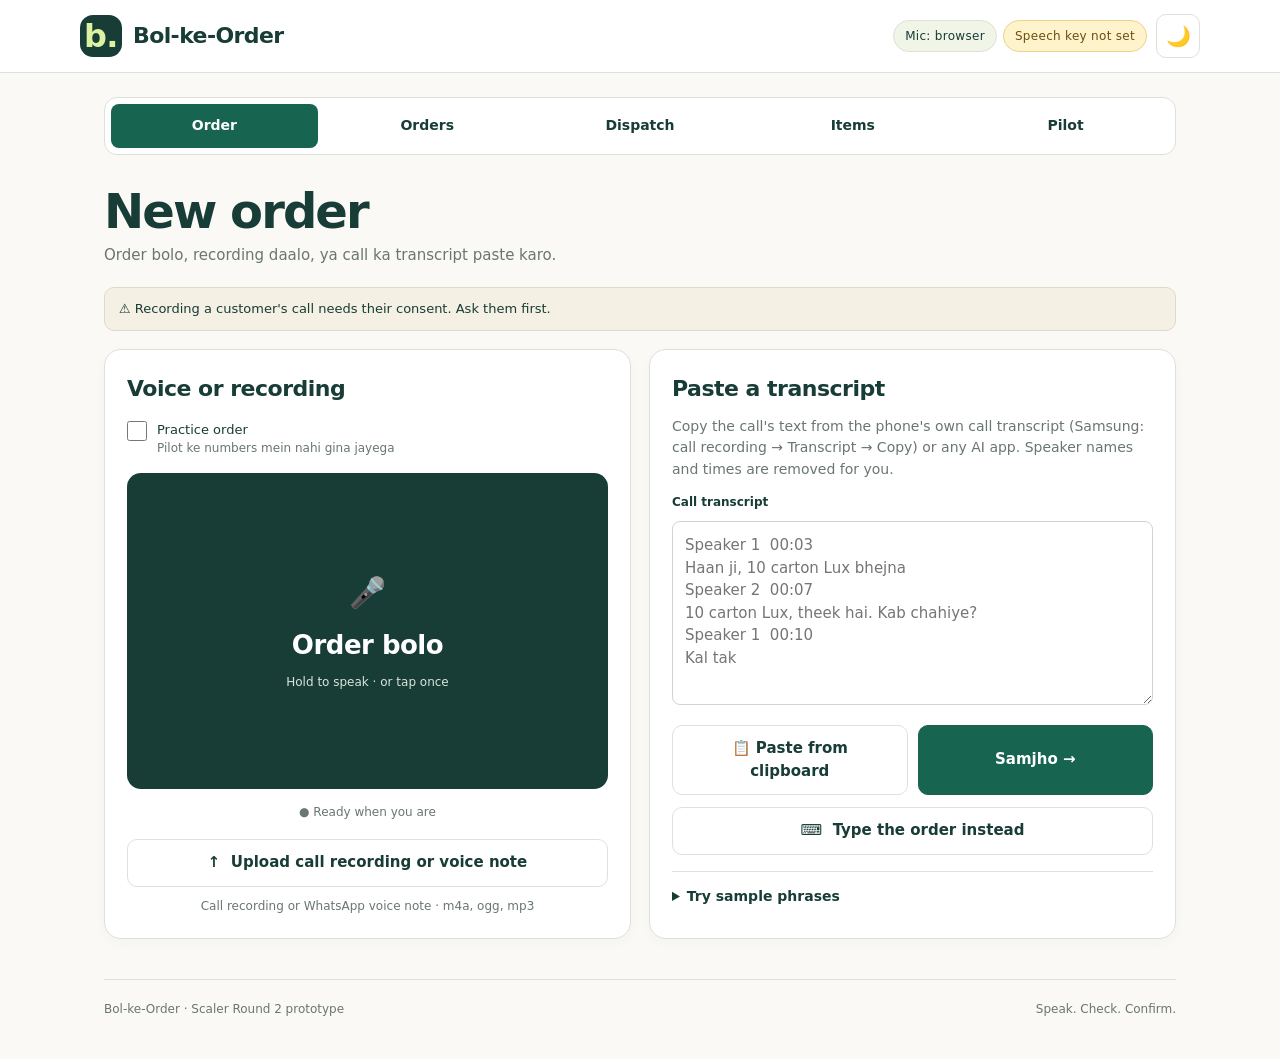
==== static/index.html @ f7e27c42 "Review fixes: offline orders never lost or over-timed, Busy sub-groups, PIN limit, edit late orders," ====
<!doctype html>
<html lang="en">
<head>
<meta charset="utf-8">
<meta name="viewport" content="width=device-width, initial-scale=1, viewport-fit=cover">
<meta name="theme-color" content="#183c36">
<meta name="color-scheme" content="light dark">
<title>Bol-ke-Order</title>
<script>
  // Pick the theme before the page paints: saved choice, else the phone's setting.
  (function () {
    var t = null;
    try { t = localStorage.getItem('bko-theme'); } catch (e) {}
    if (t !== 'dark' && t !== 'light') t = window.matchMedia && matchMedia('(prefers-color-scheme: dark)').matches ? 'dark' : 'light';
    document.documentElement.setAttribute('data-theme', t);
  })();
</script>
<link rel="stylesheet" href="/static/style.css?v=17">
</head>
<body>
<header class="top no-print">
  <a class="brand" href="#order" id="goHome"><span class="brandmark" aria-hidden="true">b.</span><span>Bol-ke-Order</span></a>
  <div class="top-right">
    <div id="pills" class="pills"></div>
    <button id="themeBtn" class="theme-btn" aria-label="Switch to dark theme" title="Light / dark theme">🌙</button>
  </div>
</header>

<nav class="tabs no-print" aria-label="Pages">
  <a href="#order" data-tab="order" class="tab"><span class="tab-ic">🎤</span><span>Order</span></a>
  <a href="#orders" data-tab="orders" class="tab"><span class="tab-ic">📋</span><span>Orders</span></a>
  <a href="#dispatch" data-tab="dispatch" class="tab"><span class="tab-ic">🚚</span><span>Dispatch</span></a>
  <a href="#items" data-tab="items" class="tab"><span class="tab-ic">📦</span><span>Items</span></a>
  <a href="#pilot" data-tab="pilot" class="tab"><span class="tab-ic">📊</span><span>Pilot</span></a>
</nav>

<main>
<!-- ============================== ORDER (new order) -->
<section id="screen-order" class="screen" data-tab="order">
  <div class="page-h">
    <div><h2>New order</h2><p class="page-lead">Order bolo, recording daalo, ya call ka transcript paste karo.</p></div>
  </div>
  <p class="note">⚠ Recording a customer's call needs their consent. Ask them first.</p>
  <div class="grid-2">
    <section class="card panel" aria-labelledby="voiceTitle">
      <h3 id="voiceTitle">Voice or recording</h3>
      <label class="check"><input id="testOrder" type="checkbox"><span>Practice order <small>Pilot ke numbers mein nahi gina jayega</small></span></label>
      <button id="micOrder" class="mic-big" aria-label="Hold and speak the order">
        <span class="mic-icon">🎤</span>
        <span class="mic-label">Order bolo</span>
        <span class="mic-hint">Hold to speak · or tap once</span>
      </button>
      <div id="liveText" class="live" aria-live="polite"></div>
      <label class="btn btn-outline full upload-btn">
        <input id="fileInput" type="file" accept=".m4a,.ogg,.oga,.opus,.mp3,.wav,.webm,.aac,audio/*" hidden>
        ↑ &nbsp;Upload call recording or voice note
      </label>
      <p class="fine center">Call recording or WhatsApp voice note · m4a, ogg, mp3</p>
    </section>

    <section class="card panel" aria-labelledby="textTitle">
      <h3 id="textTitle">Paste a transcript</h3>
      <div id="pasteCard" class="inline-card">
        <p class="sub">Copy the call's text from the phone's own call transcript (Samsung: call recording → Transcript → Copy) or any AI app. Speaker names and times are removed for you.</p>
        <label class="fieldlabel" for="pasted">Call transcript</label>
        <textarea id="pasted" rows="7" placeholder="Speaker 1  00:03&#10;Haan ji, 10 carton Lux bhejna&#10;Speaker 2  00:07&#10;10 carton Lux, theek hai. Kab chahiye?&#10;Speaker 1  00:10&#10;Kal tak"></textarea>
        <div class="actions">
          <button id="pasteClip" class="btn btn-outline hidden" type="button">📋 Paste from clipboard</button>
          <button id="pasteGo" class="btn" type="button">Samjho →</button>
        </div>
      </div>
      <div id="typedCard" class="inline-card hidden">
        <label class="fieldlabel" for="typed">Type the order</label>
        <textarea id="typed" rows="4" placeholder="ABC wale ko 10 carton sabun, 5 carton tel, kal bhej dena"></textarea>
        <div class="actions"><button id="typedGo" class="btn">Samjho →</button></div>
      </div>
      <div class="switch-row">
        <button class="btn btn-outline full" id="pasteOpen" type="button">📋 &nbsp;Paste a call transcript instead</button>
        <button class="btn btn-outline full" id="typedOpen" type="button">⌨ &nbsp;Type the order instead</button>
      </div>
      <details class="samples-box">
        <summary>Try sample phrases <span class="count" id="samplesCount"></span></summary>
        <div id="samples" class="chips"></div>
      </details>
    </section>
  </div>
</section>

<!-- order flow: heard text -->
<section id="screen-transcript" class="screen" data-tab="order">
  <div class="page-h">
    <div><h2>Heard text</h2><p class="page-lead">Check what the app heard. Fix a word if needed, then Samjho.</p></div>
    <span class="step">Step 1 of 3</span>
  </div>
  <section class="card">
    <div id="trStatus" class="status"></div>
    <textarea id="trText" rows="5"></textarea>
    <audio id="trAudio" controls class="hidden"></audio>
    <div class="actions">
      <button id="trRetry" class="btn btn-outline hidden">↻ Send recording again</button>
      <button id="trAgain" class="btn btn-outline">🎤 Dobara bolo</button>
      <button id="trGo" class="btn">Samjho →</button>
    </div>
  </section>
</section>

<!-- order flow: check and confirm -->
<section id="screen-confirm" class="screen" data-tab="order">
  <div class="page-h">
    <div><h2>Check the order</h2><p class="page-lead">Compare what was heard with the party, items, quantities and delivery date.</p></div>
    <span class="step">Step 2 of 3</span>
  </div>
  <section class="card">
    <div class="card-h"><h3>Order</h3><span class="pill pending">Not saved</span></div>
    <div class="compare">
      <div class="col"><div class="col-h">Heard</div><div id="cfHeard" class="heard"></div></div>
      <div class="col"><div class="col-h">Understood</div><div id="cfParty" class="party"></div><div id="cfDate" class="date"></div></div>
    </div>
    <div id="cfLines" class="lines"></div>
    <div id="cfQuestion" class="question hidden"></div>
    <div id="cfSay" class="say"></div>
    <button id="micAnswer" class="mic-mid">🎤 <span>Jawab bolo</span></button>
    <div id="answerLive" class="live" aria-live="polite"></div>
    <details class="samples-box">
      <summary>Type answer</summary>
      <div class="row"><input id="ansTyped" placeholder="lux / nahi, aath carton / haan pakka"><button id="ansGo" class="btn">OK</button></div>
    </details>
    <div class="actions sticky">
      <button id="cfBack" class="btn btn-outline">← Back</button>
      <button id="cfConfirm" class="btn btn-confirm" disabled>✔ Haan, pakka (Confirm)</button>
    </div>
  </section>
</section>

<!-- order flow: saved / parchi -->
<section id="screen-done" class="screen" data-tab="order">
  <div class="page-h no-print">
    <div><h2 id="dnTitle" class="saved">✔ Order saved</h2><p class="page-lead">Print the parchi or download the CSV for billing.</p></div>
    <span class="step">Step 3 of 3</span>
  </div>
  <div class="grid-2">
    <section class="card">
      <div id="parchi" class="parchi"></div>
    </section>
    <section class="card no-print">
      <h3>Next</h3>
      <div class="stack">
        <button id="dnWa" class="btn btn-outline full">💬 WhatsApp par bhejo</button>
        <button id="dnPrint" class="btn btn-outline full">🖨 Print parchi</button>
        <a id="dnCsv" class="btn btn-outline full" href="#">⬇ CSV for billing</a>
        <button id="dnNew" class="btn full">+ New order</button>
        <div class="split">
          <button id="dnEdit" class="btn btn-outline">✎ Edit order</button>
          <button id="dnCancel" class="btn btn-danger">✗ Cancel order</button>
        </div>
      </div>
      <p id="dnHeard" class="heard-note"></p>
      <div id="dnWrong" class="wrong"></div>
    </section>
  </div>
</section>

<!-- ============================== ORDERS -->
<section id="screen-orders" class="screen" data-tab="orders">
  <div class="page-h">
    <div><h2>Orders</h2><p class="page-lead">Open a saved order to see or print its parchi.</p></div>
    <div class="head-actions">
      <a class="btn" href="/api/orders.csv?day=today">⬇ Aaj ki Busy CSV</a>
      <a class="btn btn-outline" href="/api/orders.csv">⬇ Review sheet</a>
    </div>
  </div>
  <section class="card">
    <div class="seg" id="ordFilter" role="tablist">
      <button data-f="all" class="on">All</button>
      <button data-f="today">Aaj jaana</button>
      <button data-f="confirmed">Pending</button>
      <button data-f="dispatched">Dispatched</button>
    </div>
    <div id="orders" class="list"></div>
  </section>
</section>

<!-- ============================== DISPATCH -->
<section id="screen-dispatch" class="screen" data-tab="dispatch">
  <div class="page-h">
    <div><h2>Dispatch</h2><p class="page-lead">Say which order went and how. Every dispatch is read back before saving.</p></div>
  </div>
  <div class="grid-2">
    <section class="card panel">
      <h3>Dispatch by voice</h3>
      <button id="micDispatch" class="mic-big mic-dispatch">
        <span class="mic-icon">🎤</span>
        <span class="mic-label">Dispatch bolo</span>
        <span class="mic-hint">"ABC ka maal gaya, rickshaw se" · "Order 6 truck se gaya"</span>
      </button>
      <div id="dispatchBox" class="dispatch hidden" aria-live="polite"></div>
    </section>
    <section class="card panel">
      <h3>Waiting to go <span class="count" id="pendingCount"></span></h3>
      <div id="pending" class="list"></div>
    </section>
  </div>
</section>

<!-- ============================== ITEMS -->
<section id="screen-items" class="screen" data-tab="items">
  <div class="page-h">
    <div><h2>Items <span class="count" id="itemsCount"></span></h2><p class="page-lead">The app only matches what people say to items on this list.</p></div>
    <button id="itemAdd" class="btn">+ Add item</button>
  </div>
  <section class="card">
    <div class="card-h">
      <p class="sub">Add the names customers really use ("sarson ka tel", "parle") as spoken names.</p>
      <div class="imports">
        <label class="btn btn-outline btn-sm"><input id="impItems" type="file" accept=".csv,.xlsx" hidden>⬆ Busy se items laayein</label>
        <label class="btn btn-outline btn-sm"><input id="impParties" type="file" accept=".csv,.xlsx" hidden>⬆ Busy se parties laayein</label>
      </div>
    </div>
    <div id="impBox" class="clarify hidden" aria-live="polite"></div>
    <label class="fieldlabel" for="itemSearch">Search items</label>
    <input id="itemSearch" type="search" placeholder="Search by name, code or spoken name" autocomplete="off">
    <div id="itemsList" class="list"></div>
  </section>
  <section class="card">
    <div class="card-h"><h3>Parties <span class="count" id="partiesCount"></span></h3></div>
    <p class="sub">Badalne ke liye Busy se nayi list laayein (Sundry Debtors).</p>
    <label class="fieldlabel" for="partySearch">Search parties</label>
    <input id="partySearch" type="search" placeholder="Search party" autocomplete="off">
    <div id="partiesList" class="list"></div>
  </section>
</section>

<!-- ============================== PILOT (numbers for the shop test) -->
<section id="screen-pilot" class="screen" data-tab="pilot">
  <div class="page-h">
    <div><h2>Pilot numbers</h2><p class="page-lead">Har asli order ka hisaab. Practice orders yahan nahi gine jaate.</p></div>
    <a class="btn btn-outline" href="/api/pilot.csv">⬇ CSV</a>
  </div>
  <div id="pilotTiles" class="stats"></div>
  <div class="grid-2">
    <section class="card panel">
      <h3>Details</h3>
      <div id="pilotMore"></div>
      <p class="fine">App ka time mic dabane / recording ya transcript daalne se "haan pakka" tak hai; Busy mein CSV daalna isme shamil nahi.</p>
    </section>
    <section class="card panel">
      <h3>Pehle ka time (parchi + Busy)</h3>
      <p class="sub">Pilot se pehle stopwatch se 5 phone orders naapein: call khatam hone se Busy mein entry tak. Second mein likhein, comma se alag.</p>
      <div class="row"><input id="baseInput" inputmode="numeric" placeholder="180, 240, 150"><button id="baseSave" class="btn">Save</button></div>
      <p class="fine">Deck mein app ke time ke saath Busy mein CSV daalne ka time bhi jodein, taaki dono ek jaisa naapein.</p>
    </section>
  </div>
  <section id="demoCard" class="card hidden">
    <h3>Demo reset</h3>
    <p class="sub">Video se pehle saare orders hata kar sample items aur parties wapas laata hai. Asli shop data ke saath kabhi na chalayein. Pakka karne ke liye RESET likhein.</p>
    <div class="row"><input id="demoConfirm" placeholder="RESET" autocomplete="off"><button id="demoReset" class="btn btn-danger">Reset</button></div>
  </section>
</section>

<footer class="foot no-print"><span>Bol-ke-Order · Scaler Round 2 prototype</span><span>Speak. Check. Confirm.</span></footer>
</main>

<!-- add / edit item -->
<dialog id="itemDlg" class="dlg">
  <form id="itemForm" method="dialog" novalidate>
    <div class="page-h"><h2 id="itemDlgTitle">Add item</h2><button type="button" class="x" id="itemClose" aria-label="Close">✕</button></div>
    <div class="form-grid">
      <label>Item code<input id="fCode" name="code" maxlength="12" placeholder="SP04" autocomplete="off" required></label>
      <label>Unit<select id="fUnit" name="unit"></select></label>
    </div>
    <label>Item name<input id="fName" name="name" maxlength="80" placeholder="Santoor Soap" autocomplete="off" required></label>
    <label>Group <small>(optional: a general word like "sabun" asks which of the group)</small><select id="fGroup" name="group"></select></label>
    <label>Spoken names <small>(comma separated)</small><textarea id="fAliases" name="aliases" rows="3" placeholder="santoor, santur, santoor sabun"></textarea></label>
    <div id="fErr" class="status bad hidden"></div>
    <div class="actions">
      <button type="button" id="itemDelete" class="btn btn-danger hidden">🗑 Remove</button>
      <button type="submit" id="itemSave" class="btn">Save</button>
    </div>
  </form>
</dialog>

<div id="toast" class="toast hidden" role="status"></div>
<script src="/static/app.js?v=16"></script>
</body>
</html>
---- static/style.css ----
/* Look carried over from the Codex prototype (bol-ke-order-scaler-round-2):
   deep green ink, lime accent, paper background, white cards, pill page nav.
   Every class name the app uses is kept, so app.js works unchanged. */
:root {
  color-scheme: light;
  --ink: #183c36; --green: #176450; --green-dark: #183c36; --lime: #dcf2a0; --muted: #697671;
  --bg: #faf9f5; --card: #ffffff; --line: #dde2d9; --warn: #fff3cc; --warn-ink: #6b4e10;
  --red: #a33126; --field-line: #cdd6cc; --chip: #f1f5e8; --info: #edf4df;
  --q-bg: #fff3cc; --q-line: #ead48d; --badge: #f1f5e8; --badge-ok: #dcf2a0; --soft: #f0f5e9;
  --note-bg: #f4f0e3; --note-line: #dedacb; --unsure-line: #e6ce7b; --dash: #bfc8b6; --on-green: #ffffff;
  --outline-ink: #176450; --nav-hover: #edf4ea; --focus: #cb8d28; --mic: #183c36; --mic-ink: #dcf2a0;
}
:root[data-theme="dark"] {
  color-scheme: dark;
  --ink: #e9f3ed; --green: #a7ddbd; --green-dark: #234c3d; --lime: #dcf2a0; --muted: #b9c9c0;
  --bg: #141d1a; --card: #1d2a24; --line: #3d5047; --warn: #433719; --warn-ink: #f3dfa2;
  --red: #ffab9f; --field-line: #51675c; --chip: #293d30; --info: #23392c;
  --q-bg: #433719; --q-line: #8c743a; --badge: #293d30; --badge-ok: #234c3d; --soft: #23392c;
  --note-bg: #332c1d; --note-line: #6c5a33; --unsure-line: #8c743a; --dash: #51675c; --on-green: #142a22;
  --outline-ink: #9bdcbb; --nav-hover: #234c3d; --mic: #234c3d; --mic-ink: #dcf2a0;
}
* { box-sizing: border-box; }
body { margin: 0; font: 16px/1.55 Inter, "Segoe UI", system-ui, -apple-system, Roboto, Arial, sans-serif; color: var(--ink);
  background: var(--bg); font-synthesis: none; }
button, input, select, textarea { font: inherit; }
:is(button, a, input, textarea, select, summary):focus-visible { outline: 3px solid var(--focus); outline-offset: 3px; }

/* ---------------------------------------------------------------- top bar */
.top { position: sticky; top: 0; z-index: 5; background: var(--card); color: var(--ink); border-bottom: 1px solid var(--line);
  padding: 14px max(16px, calc((100vw - 1120px) / 2)); display: flex; justify-content: space-between; align-items: center; gap: 10px; flex-wrap: wrap; }
.brand { display: flex; align-items: center; gap: 11px; font-weight: 750; font-size: 22px; color: var(--ink); text-decoration: none; letter-spacing: -.6px; }
.brandmark { display: grid; place-items: center; width: 42px; height: 42px; border-radius: 13px; background: var(--ink); color: var(--lime);
  font-size: 32px; line-height: 1; }
:root[data-theme="dark"] .brandmark { background: var(--green-dark); }
.theme-btn { display: grid; place-items: center; width: 44px; min-height: 44px; padding: 0; border: 1px solid var(--line); border-radius: 10px;
  background: transparent; color: var(--ink); font-size: 20px; cursor: pointer; }
.top-right { display: flex; gap: 9px; align-items: center; flex-wrap: wrap; }
.pills { display: flex; gap: 6px; flex-wrap: wrap; }
.pill { font-size: 12px; letter-spacing: .3px; padding: 6px 11px; border-radius: 30px; border: 1px solid var(--line); background: var(--chip); color: var(--ink);
  white-space: nowrap; font-family: inherit; }
button.pill { cursor: pointer; }
.pill.off { background: var(--warn); border-color: var(--q-line); color: var(--warn-ink); }

main { max-width: 1120px; margin: 0 auto; padding: 18px 24px 40px; }
.screen { display: none; }
.screen.active { display: block; }
h2 { margin: 4px 0 10px; font-size: 24px; letter-spacing: -.5px; } h3 { margin: 0 0 8px; font-size: 17px; }
/* flow screens read best at one comfortable width */
#screen-transcript, #screen-confirm, #screen-done, #screen-dispatch { max-width: 760px; }

/* ---------------------------------------------------------------- page nav (top, like Codex) */
.tabs { position: sticky; top: 71px; z-index: 4; display: grid; grid-template-columns: repeat(5, minmax(0, 1fr)); gap: 6px;
  max-width: 1120px; margin: 14px auto 0; padding: 6px; border: 1px solid var(--line); border-radius: 13px; background: var(--card); }
.tab { display: flex; align-items: center; justify-content: center; gap: 8px; min-height: 44px; padding: 8px 10px; border-radius: 8px;
  color: var(--ink); text-decoration: none; font-size: 14px; font-weight: 700; text-align: center; }
.tab:hover { background: var(--nav-hover); }
.tab .tab-ic { font-size: 17px; line-height: 1; filter: grayscale(1); opacity: .65; }
.tab.active { color: var(--on-green); background: var(--green); }
.tab.active .tab-ic { filter: none; opacity: 1; }
.tabs-wrap { padding: 0 24px; }

/* ---------------------------------------------------------------- page headings */
.page-h { display: flex; justify-content: space-between; align-items: center; gap: 16px; margin: 22px 0 16px; flex-wrap: wrap; }
.page-h h2 { margin: 0; font-size: clamp(30px, 5vw, 44px); font-weight: 650; letter-spacing: -.04em; line-height: 1.1; }
.page-lead { color: var(--muted); font-size: 15px; margin: 6px 0 0; }
.step { font-size: 12px; color: var(--muted); font-weight: 650; border: 1px solid var(--line); border-radius: 30px; padding: 5px 11px; background: var(--card); }
.sub { color: var(--muted); font-size: 14px; margin: 0 0 8px; }
.sec-h { margin: 26px 0 10px; font-size: 20px; letter-spacing: -.3px; }
.hint-c { text-align: center; color: var(--muted); font-size: 13px; margin: 4px 0 12px; }
.count { display: inline-block; min-width: 24px; padding: 1px 8px; border-radius: 30px; border: 1px solid var(--line); background: var(--chip); color: var(--ink);
  font-size: 13px; font-weight: 700; text-align: center; vertical-align: middle; letter-spacing: 0; }
.count:empty { display: none; }
.muted { color: var(--muted); }
.empty { text-align: center; color: var(--muted); padding: 30px 14px; border: 1px dashed var(--line); border-radius: 14px; background: var(--card); }

/* ---------------------------------------------------------------- capture (Order page) */
.capture-grid { display: grid; grid-template-columns: minmax(0, 1fr) minmax(0, 1fr); gap: 18px; align-items: start; }
.capture-grid > .card { margin: 0; min-width: 0; }
.mic-big { width: 100%; min-height: 200px; border: 0; border-radius: 14px; background: var(--mic); color: #fff; display: flex; flex-direction: column;
  align-items: center; justify-content: center; gap: 8px; padding: 26px 15px; cursor: pointer; user-select: none; -webkit-user-select: none; touch-action: none; }
.mic-big .mic-icon { font-size: 30px; color: var(--mic-ink); }
.mic-big .mic-label { font-size: 28px; font-weight: 750; letter-spacing: -.5px; color: #fff; }
.mic-big .mic-hint { font-size: 12px; color: #d9e5dc; }
.listening { background: #a23b28 !important; box-shadow: 0 0 0 5px #ffe0d2; animation: pulse 1.2s infinite; }
:root[data-theme="dark"] .listening { background: #8a3526 !important; box-shadow: 0 0 0 4px #633023; }
@keyframes pulse { 50% { box-shadow: 0 0 0 10px rgba(162,59,40,.18); } }
.mic-mid { width: 100%; min-height: 64px; font-size: 20px; font-weight: 750; border: 0; border-radius: 12px; background: var(--mic); color: #fff;
  margin: 12px 0 4px; cursor: pointer; touch-action: none; user-select: none; -webkit-user-select: none; }
.mic-mid.dark { background: var(--ink); }
:root[data-theme="dark"] .mic-mid.dark { background: var(--green-dark); }
.live { min-height: 24px; color: var(--muted); font-size: 14px; text-align: center; margin: 10px 2px; }
.live:empty::before { content: "● Ready when you are"; color: var(--muted); font-size: 12px; }
#answerLive:empty::before { content: ""; }

/* ---------------------------------------------------------------- buttons */
.btn { display: inline-flex; align-items: center; justify-content: center; gap: 6px; min-height: 48px; padding: 11px 17px; font-size: 15px; font-weight: 650;
  border-radius: 10px; border: 1px solid var(--green); background: var(--green); color: var(--on-green); cursor: pointer; text-decoration: none; }
.btn:disabled { opacity: .45; cursor: not-allowed; }
.btn-outline { background: var(--card); color: var(--ink); border-color: var(--line); }
.btn-outline:hover { border-color: var(--green); }
.btn-dark { background: var(--ink); border-color: var(--ink); color: var(--card); }
.btn-confirm { flex: 1; font-size: 16px; padding: 15px; }
.btn.big { width: 100%; flex-direction: column; min-height: 72px; }
.btn small { font-weight: 400; font-size: 13px; opacity: .85; }
.btn-sm { min-height: 42px; padding: 7px 14px; font-size: 14px; }
.btn-xs { min-height: 36px; padding: 4px 11px; font-size: 13px; border-radius: 8px; }
.btn-danger { background: var(--card); color: var(--red); border-color: var(--red); }
.upload { width: 100%; margin-top: 14px; }
.note { font-size: 13px; line-height: 1.5; color: var(--ink); background: var(--note-bg); border: 1px solid var(--note-line); padding: 11px 14px; border-radius: 10px; }

/* ---------------------------------------------------------------- cards and fields */
.card { background: var(--card); border: 1px solid var(--line); border-radius: 17px; padding: 22px; margin: 16px 0; box-shadow: 0 4px 12px rgba(21,62,55,.03); }
.card summary { font-weight: 650; font-size: 14px; cursor: pointer; min-height: 30px; }
.card.small { padding: 12px 16px; border-radius: 12px; }
.card h3 { font-size: 20px; letter-spacing: -.3px; }
textarea, input, select { width: 100%; font: inherit; font-size: 15px; padding: 12px; min-height: 48px; border-radius: 8px; border: 1px solid var(--field-line);
  margin: 8px 0; background: var(--card); color: var(--ink); }
:root[data-theme="dark"] :is(textarea, input, select) { background: #17231e; }
input[type="checkbox"] { min-height: 0; }
textarea { resize: vertical; line-height: 1.5; }
.row { display: flex; gap: 8px; align-items: center; } .row input { flex: 1; min-width: 0; }
.row-between { display: flex; justify-content: space-between; align-items: center; }
.link { color: var(--green); font-weight: 650; }
.chips { display: flex; flex-direction: column; gap: 8px; margin-top: 10px; }
.chip { text-align: left; border: 1px solid var(--line); background: var(--info); color: var(--ink); border-radius: 10px; padding: 11px 13px; font-size: 14px; cursor: pointer; }
.chip:hover { border-color: var(--green); }
.actions { display: flex; gap: 10px; flex-wrap: wrap; margin-top: 14px; }
.actions .btn { flex: 1 1 140px; }
.sticky { position: sticky; bottom: 0; background: var(--bg); padding: 12px 0 calc(12px + env(safe-area-inset-bottom)); border-top: 1px solid var(--line); }
.hidden { display: none !important; }
.status { padding: 11px 14px; border-radius: 10px; margin: 8px 0; font-size: 14px; border: 1px solid transparent; }
.status.bad { background: var(--warn); border-color: var(--q-line); color: var(--warn-ink); font-weight: 650; }
.status.info { background: var(--info); border-color: var(--line); }

/* ---------------------------------------------------------------- check the order */
.compare { display: grid; grid-template-columns: 1fr 1fr; border: 1px solid var(--line); border-radius: 10px; overflow: hidden; margin: 6px 0 14px; }
.col { background: var(--card); padding: 14px 16px; min-width: 0; }
.col + .col { border-left: 1px solid var(--line); background: var(--soft); }
.col-h { font-size: 10px; text-transform: uppercase; letter-spacing: 1.5px; color: var(--muted); font-weight: 700; margin-bottom: 8px; }
.heard { font-size: 14px; color: var(--muted); overflow-wrap: anywhere; max-height: 168px; overflow-y: auto; white-space: pre-line; }
.party { font-weight: 750; font-size: 18px; } .date { color: var(--outline-ink); font-weight: 650; font-size: 14px; }
.lines { margin: 12px 0; display: flex; flex-direction: column; gap: 9px; }
.line { display: grid; grid-template-columns: auto 1fr; gap: 3px 14px; background: var(--card); border: 1px solid var(--line); border-radius: 10px; padding: 13px 15px; }
.line .qty { font-size: 22px; font-weight: 750; min-width: 70px; line-height: 1.2; }
.line .qty small { display: block; font-size: 12px; font-weight: 600; color: var(--muted); }
.line .name { font-size: 16px; font-weight: 700; }
.line .name small { color: var(--muted); font-weight: 500; }
.line .heard-as { font-size: 12px; color: var(--muted); grid-column: 2; }
.line.unsure { background: var(--warn); border-color: var(--unsure-line); }
.line .flag { grid-column: 1 / -1; font-size: 13px; font-weight: 700; color: var(--warn-ink); }
.line .flag.cond { color: var(--outline-ink); font-weight: 600; }
.miss { color: var(--red); }
.question { background: var(--q-bg); border: 1px solid var(--q-line); border-radius: 10px; padding: 17px; font-size: 18px; font-weight: 700; line-height: 1.4; }
.question::before { content: "EK SAWAAL"; display: block; font-size: 10px; letter-spacing: 1.8px; color: var(--muted); font-weight: 750; margin-bottom: 8px; }
.opts { display: flex; flex-wrap: wrap; gap: 7px; margin-top: 12px; }
.opts .btn { font-size: 14px; min-height: 45px; }
.question .opts .btn-outline { background: var(--card); border-color: var(--q-line); }
.say { margin-top: 10px; color: var(--muted); font-size: 14px; }

/* ---------------------------------------------------------------- orders, dispatch */
.orders { display: flex; flex-direction: column; gap: 6px; }
.order { display: flex; justify-content: space-between; gap: 8px; border-bottom: 1px solid var(--line); padding: 8px 0; font-size: 14px; }
.badge { font-size: 12px; padding: 3px 9px; border-radius: 30px; border: 1px solid var(--line); background: var(--badge); white-space: nowrap; height: fit-content; }
.badge.dispatched { background: var(--badge-ok); }
.badge.confirmed { background: var(--warn); border-color: var(--q-line); color: var(--warn-ink); }
.badge.grp { background: var(--q-bg); border-color: var(--q-line); }
.dispatch { margin-top: 12px; padding: 17px; background: var(--q-bg); border: 1px solid var(--q-line); border-radius: 10px; }
.ds-items { margin: 4px 0 0; padding-left: 18px; font-size: 14px; }
.ds-items li { margin: 2px 0; }

.saved { display: flex; align-items: center; gap: 12px; font-size: 22px; font-weight: 750; color: var(--ink); margin: 18px 0 12px; letter-spacing: -.3px; }
.parchi { background: #fffef8; color: #1b2d26; border: 1px dashed var(--dash); border-radius: 4px; padding: 20px; font-family: "Courier New", monospace; font-size: 14px; line-height: 1.6; }
:root[data-theme="dark"] .parchi { background: #17231e; color: var(--ink); }
.parchi h2 { text-align: center; margin: 0 0 6px; font-size: 20px; letter-spacing: 0; }
.parchi table { width: 100%; border-collapse: collapse; margin-top: 12px; }
.parchi td, .parchi th { border-bottom: 1px dashed var(--dash); padding: 7px 2px; text-align: left; }
.parchi th { font-size: 11px; }
.parchi td:last-child, .parchi th:last-child { text-align: right; }
.parchi .meta { display: flex; justify-content: space-between; flex-wrap: wrap; gap: 4px; }
.heard-note { font-size: 13px; color: var(--muted); margin: 12px 2px 0; }
.heard-note:empty { display: none; }
.toast { position: fixed; left: 50%; transform: translateX(-50%); bottom: 24px; width: max-content; max-width: 92vw; background: var(--ink); color: var(--card);
  padding: 15px 22px; border-radius: 12px; text-align: center; z-index: 20; font-size: 14px; box-shadow: 0 8px 30px rgba(0,0,0,.2); }
:root[data-theme="dark"] .toast { background: #a7ddbd; color: #142a22; }

/* ---------------------------------------------------------------- tiles (upload, paste, type) */
.grid-tiles { display: grid; grid-template-columns: 1fr; gap: 10px; }
.tile { display: flex; align-items: center; gap: 12px; text-align: left; padding: 13px 14px; min-height: 68px; border-radius: 12px;
  border: 1px solid var(--line); background: var(--card); color: var(--ink); cursor: pointer; }
.tile:hover { border-color: var(--green); }
.tile b { display: block; font-size: 15px; } .tile small { display: block; color: var(--muted); font-size: 12px; line-height: 1.35; }
.tile-ic { flex: none; width: 40px; height: 40px; border-radius: 10px; display: grid; place-items: center; background: var(--info);
  color: var(--outline-ink); font-size: 19px; font-weight: 800; }
.tile:focus-visible, .row-card:focus-visible { outline: 3px solid var(--focus); outline-offset: 2px; }

/* ---------------------------------------------------------------- lists */
.seg { display: flex; gap: 6px; padding: 6px; background: var(--card); border: 1px solid var(--line); border-radius: 13px; margin-bottom: 14px; }
.seg button { flex: 1; min-height: 40px; border: 0; border-radius: 8px; background: transparent; color: var(--ink); font-weight: 700; font-size: 14px; cursor: pointer; }
.seg button:hover { background: var(--nav-hover); }
.seg button.on { background: var(--green); color: var(--on-green); }
.list { display: flex; flex-direction: column; gap: 0; border-top: 1px solid var(--line); }
.row-card { display: flex; align-items: center; gap: 14px; width: 100%; text-align: left; padding: 13px 6px; border: 0; border-bottom: 1px solid var(--line);
  border-radius: 0; background: transparent; color: var(--ink); cursor: pointer; }
.row-card.static { cursor: default; }
button.row-card:hover { background: var(--soft); }
.rc-main { flex: 1; min-width: 0; display: flex; flex-direction: column; gap: 2px; }
.rc-main small { font-size: 13px; overflow-wrap: anywhere; color: var(--muted); }
.rc-side { display: flex; flex-direction: column; align-items: flex-end; gap: 4px; }
.code { flex: none; font: 600 12px/1 "Courier New", monospace; padding: 6px 8px; border-radius: 6px; border: 1px solid var(--line);
  background: transparent; color: var(--ink); min-width: 52px; text-align: center; }
.opts.small { gap: 6px; margin-top: 8px; }
.list > .empty { margin-top: 12px; }

/* ---------------------------------------------------------------- item dialog */
.dlg { width: min(560px, calc(100% - 24px)); border: 1px solid var(--line); border-radius: 17px; padding: 24px; background: var(--card); color: var(--ink);
  box-shadow: 0 20px 60px rgba(0,0,0,.25); }
.dlg::backdrop { background: rgba(20,29,26,.5); }
.dlg .page-h { margin: 0 0 8px; }
.dlg .page-h h2 { font-size: 28px; }
.dlg label { display: block; font-weight: 650; font-size: 12px; margin-top: 8px; }
.dlg label small { font-weight: 400; color: var(--muted); }
.dlg input, .dlg select, .dlg textarea { margin: 6px 0 6px; font-weight: 400; }
.form-grid { display: grid; grid-template-columns: 1fr 1fr; gap: 10px; }
.x { border: 1px solid var(--line); background: transparent; color: var(--ink); width: 40px; height: 40px; border-radius: 10px; font-size: 16px; cursor: pointer; }

/* ---------------------------------------------------------------- pilot, imports */
.check { display: flex; align-items: flex-start; gap: 10px; margin: 16px 0 4px; font-size: 13px; line-height: 1.5; }
.check input { width: 20px; height: 20px; margin: 1px 0 0; flex-shrink: 0; accent-color: var(--green); }
.check small { display: block; color: var(--muted); font-size: 12px; }
.wrong { margin: 12px 0; }
.stats { display: grid; grid-template-columns: repeat(auto-fill, minmax(170px, 1fr)); gap: 12px; margin: 14px 0; }
.stat { background: var(--card); border: 1px solid var(--line); border-radius: 14px; padding: 16px; }
.stat b { display: block; font-size: 28px; font-weight: 700; letter-spacing: -.5px; color: var(--outline-ink); }
.stat span { display: block; color: var(--muted); font-size: 12px; line-height: 1.35; }
#pilotMore div { margin: 4px 0; font-size: 14px; }
.imports { display: flex; flex-wrap: wrap; gap: 8px; margin: 12px 0; }
.imports label { cursor: pointer; }
#impBox ul { margin: 8px 0; padding-left: 20px; }

/* ---------------------------------------------------------------- small screens */
@media (max-width: 860px) {
  .capture-grid { grid-template-columns: 1fr; }
}
@media (max-width: 720px) {
  .top { padding: 10px 16px; row-gap: 8px; }
  .brand { font-size: 18px; gap: 9px; }
  .brandmark { width: 36px; height: 36px; font-size: 27px; border-radius: 11px; }
  .top-right { display: contents; }
  .theme-btn { order: 2; margin-left: auto; width: 40px; min-height: 40px; }
  .pills { order: 3; width: 100%; }
  .pill { font-size: 11px; padding: 5px 9px; }
  .tabs { position: static; grid-template-columns: repeat(3, minmax(0, 1fr)); margin: 12px 16px 0; }
  .tab { font-size: 13px; gap: 6px; }
  main { padding: 6px 16px 32px; }
  .card { padding: 18px; }
  .page-h { margin: 18px 0 12px; }
  .stats { grid-template-columns: 1fr 1fr; }
  .stat b { font-size: 22px; }
}
@media (max-width: 360px) {
  .tab .tab-ic { display: none; }
}

@media print {
  .no-print, .top, .toast, .tabs { display: none !important; }
  :root { color-scheme: light; }
  body { background: #fff; color: #000; } main { padding: 0; }
  .parchi { background: #fff; color: #1b2d26; border: 0; }
}
.samples-box { border-top: 1px solid var(--line); margin-top: 16px; padding-top: 12px; }
.samples-box summary { font-weight: 650; font-size: 14px; cursor: pointer; min-height: 30px; }
.capture-grid .grid-tiles { margin-top: 12px; }

/* =================================================================== layout v2
   Codex structure: page heading row (title left, action right), everything in
   white cards, equal columns, text-only page nav. */
#screen-transcript, #screen-confirm, #screen-done, #screen-dispatch { max-width: none; }
.tabs { position: static; width: calc(100% - 48px); max-width: 1072px; margin: 24px auto 0; }
.tab .tab-ic { display: none; }
.tab { font-size: 14px; }
main { padding: 0 24px 40px; }

.page-h { align-items: center; margin: 30px 0 20px; flex-wrap: nowrap; }
.page-h > div { min-width: 0; }
.page-h h2 { font-size: clamp(32px, 5vw, 48px); font-weight: 650; letter-spacing: -.04em; margin: 0 0 6px; display: flex; align-items: center; gap: 12px; }
.page-h h2 .count { font-size: 14px; letter-spacing: 0; font-weight: 650; }
.page-lead { margin: 0; }
.page-h > .btn, .page-h > .step { flex-shrink: 0; }
h2.saved { margin: 0 0 6px; font-size: clamp(30px, 4.5vw, 44px); color: var(--ink); }

.note { margin: 0 0 18px; }
.grid-2 { display: grid; grid-template-columns: minmax(0, 1fr) minmax(0, 1fr); gap: 18px; align-items: stretch; }
.grid-2 > .card { margin: 0; min-width: 0; }
.panel { display: flex; flex-direction: column; }
.panel > h3, .card > h3, .card-h h3 { font-size: 22px; letter-spacing: -.5px; margin: 0 0 14px; display: flex; align-items: center; gap: 10px; }
.card-h { display: flex; justify-content: space-between; align-items: center; gap: 14px; margin-bottom: 6px; flex-wrap: wrap; }
.card-h h3 { margin: 0; }
.card-h .sub { margin: 0; flex: 1 1 260px; }
.card-h .imports { margin: 0; }
.card + .card { margin-top: 18px; }
.pill.pending { background: var(--warn); border-color: var(--q-line); color: var(--warn-ink); }

.full { width: 100%; }
.center { text-align: center; }
.fine { font-size: 12px; color: var(--muted); line-height: 1.6; margin: 10px 0 0; }
.fieldlabel { display: block; font-size: 12px; font-weight: 650; margin: 12px 0 2px; }
.stack { display: flex; flex-direction: column; gap: 10px; }

/* capture card */
.check { margin: 0 0 16px; }
.mic-big { min-height: 0; padding: 30px 15px; }
.mic-big .mic-label { font-size: 26px; }
.mic-dispatch { flex: 1; min-height: 200px; }
.mic-dispatch .mic-hint { max-width: 320px; text-align: center; line-height: 1.5; }
.live { margin: 12px 0 14px; }
.upload-btn { cursor: pointer; margin-top: auto; }
.inline-card .sub { margin-top: -4px; }
.inline-card textarea { margin-bottom: 4px; }
.inline-card .actions { margin-top: 8px; }
.inline-card .actions .btn { flex: 1 1 100%; }
.switch-row { margin-top: 12px; }
.switch-row .btn { display: none; }
#pasteCard.hidden ~ .switch-row #pasteOpen, #typedCard.hidden ~ .switch-row #typedOpen { display: flex; }
.samples-box { margin-top: auto; padding-top: 14px; }
.panel .samples-box { margin-top: 16px; }

/* check the order: name and heard on the left, quantity on the right (like Codex) */
.card-h + .compare { margin-top: 10px; }
.line { grid-template-columns: minmax(0, 1fr) auto; grid-template-areas: "name qty" "heard qty"; align-items: center; gap: 2px 16px; }
.line .name { grid-area: name; }
.line .heard-as { grid-area: heard; grid-column: auto; }
.line .qty { grid-area: qty; text-align: right; min-width: 0; font-size: 20px; }
.line .qty small { display: inline; margin-left: 3px; }
.line .flag { grid-column: 1 / -1; grid-row: auto; }
.sticky { background: var(--card); margin: 16px -22px -22px; padding: 16px 22px; border-radius: 0 0 17px 17px; }
.mic-mid { margin-top: 16px; }

/* parchi and next steps */
#screen-done .parchi { margin: 0; }
.heard-note { margin-top: 16px; }

/* lists inside cards */
.card .list { margin-top: 14px; }
.seg { margin-bottom: 4px; }
#pending .row-card, #orders .row-card { padding: 14px 4px; }
.dispatch { margin-top: 14px; }

/* import preview */
.clarify { background: var(--q-bg); border: 1px solid var(--q-line); border-radius: 10px; padding: 17px; margin: 14px 0; }

/* pilot */
.stats { grid-template-columns: repeat(3, minmax(0, 1fr)); gap: 18px; margin: 0 0 18px; }
.stat { padding: 20px 22px; border-radius: 17px; box-shadow: 0 4px 12px rgba(21,62,55,.03); }
.stat b { font-size: 30px; }

.foot { display: flex; justify-content: space-between; gap: 16px; flex-wrap: wrap; border-top: 1px solid var(--line); margin-top: 40px; padding-top: 20px;
  font-size: 12px; color: var(--muted); }

@media (max-width: 860px) {
  .grid-2 { grid-template-columns: 1fr; }
}
@media (max-width: 720px) {
  .tabs { width: calc(100% - 32px); margin: 14px auto 0; grid-template-columns: repeat(5, minmax(0, 1fr)); gap: 4px; padding: 5px; }
  .tab { font-size: 12px; padding: 8px 2px; min-height: 40px; }
  main { padding: 0 16px 32px; }
  .page-h { margin: 22px 0 16px; align-items: flex-start; }
  .page-h > .btn { max-width: 45%; font-size: 13px; min-height: 42px; padding: 8px 12px; }
  .page-h h2 { font-size: 34px; }
  .stats { grid-template-columns: repeat(2, minmax(0, 1fr)); gap: 12px; }
  .stat { padding: 16px; }
  .stat b { font-size: 22px; }
  .sticky { margin: 16px -18px -18px; padding: 14px 18px; }
  .card-h .imports { width: 100%; }
  .card-h .imports .btn { flex: 1 1 140px; }
}
@media print {
  .card { border: 0; box-shadow: none; padding: 0; margin: 0; }
  .grid-2 { display: block; }
  .page-h, .foot { display: none !important; }
}
.grid-2 > .card + .card { margin-top: 0; }
.panel > .mic-big { flex: 1 1 auto; }
.upload-btn { margin-top: 0; }
.inline-card .actions .btn { flex: 1 1 0; }
.inline-card .actions .btn.hidden { display: none !important; }
.split { display: grid; grid-template-columns: 1fr 1fr; gap: 10px; }
.split .btn { width: 100%; }
.head-actions { display: flex; gap: 8px; flex-wrap: wrap; justify-content: flex-end; flex-shrink: 0; }
.pill.queue { background: var(--warn); border-color: var(--q-line); color: var(--warn-ink); }
.badge.cancelled { background: transparent; color: var(--red); border-color: var(--red); }
@media (max-width: 720px) { .head-actions { max-width: 50%; } .head-actions .btn { font-size: 12px; min-height: 40px; padding: 6px 10px; } }
.seg button { white-space: nowrap; }
@media (max-width: 720px) { .seg { gap: 3px; padding: 4px; } .seg button { font-size: 12px; padding: 0 4px; min-height: 38px; } }
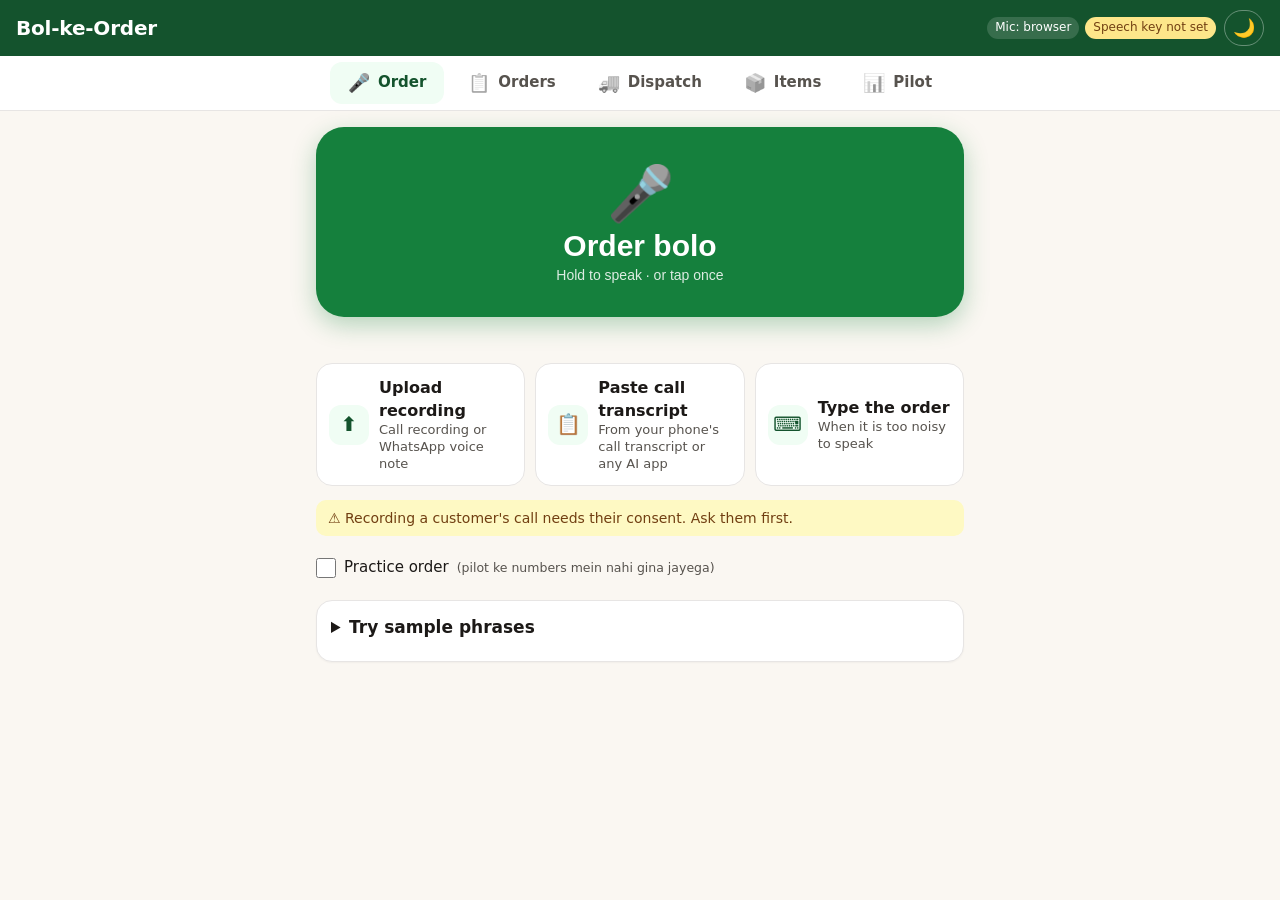
==== commit 8d7cea5d: "Shop-ready Busy import and pilot numbers (#1) Shop-ready Busy import and pilot numbers" ====
--- a/static/index.html
+++ b/static/index.html
@@ -3,7 +3,7 @@
 <head>
 <meta charset="utf-8">
 <meta name="viewport" content="width=device-width, initial-scale=1, viewport-fit=cover">
-<meta name="theme-color" content="#183c36">
+<meta name="theme-color" content="#14532d">
 <meta name="color-scheme" content="light dark">
 <title>Bol-ke-Order</title>
 <script>
@@ -15,11 +15,11 @@
     document.documentElement.setAttribute('data-theme', t);
   })();
 </script>
-<link rel="stylesheet" href="/static/style.css?v=17">
+<link rel="stylesheet" href="/static/style.css?v=12">
 </head>
 <body>
 <header class="top no-print">
-  <a class="brand" href="#order" id="goHome"><span class="brandmark" aria-hidden="true">b.</span><span>Bol-ke-Order</span></a>
+  <a class="brand" href="#order" id="goHome">Bol-ke-Order</a>
   <div class="top-right">
     <div id="pills" class="pills"></div>
     <button id="themeBtn" class="theme-btn" aria-label="Switch to dark theme" title="Light / dark theme">🌙</button>
@@ -37,227 +37,161 @@
 <main>
 <!-- ============================== ORDER (new order) -->
 <section id="screen-order" class="screen" data-tab="order">
-  <div class="page-h">
-    <div><h2>New order</h2><p class="page-lead">Order bolo, recording daalo, ya call ka transcript paste karo.</p></div>
+  <button id="micOrder" class="mic-big" aria-label="Hold and speak the order">
+    <span class="mic-icon">🎤</span>
+    <span class="mic-label">Order bolo</span>
+    <span class="mic-hint">Hold to speak · or tap once</span>
+  </button>
+  <div id="liveText" class="live" aria-live="polite"></div>
+
+  <div class="grid-tiles">
+    <label class="tile">
+      <input id="fileInput" type="file" accept=".m4a,.ogg,.oga,.opus,.mp3,.wav,.webm,.aac,audio/*" hidden>
+      <span class="tile-ic">⬆</span>
+      <span><b>Upload recording</b><small>Call recording or WhatsApp voice note</small></span>
+    </label>
+    <button class="tile" id="pasteOpen" type="button">
+      <span class="tile-ic">📋</span>
+      <span><b>Paste call transcript</b><small>From your phone's call transcript or any AI app</small></span>
+    </button>
+    <button class="tile" id="typedOpen" type="button">
+      <span class="tile-ic">⌨</span>
+      <span><b>Type the order</b><small>When it is too noisy to speak</small></span>
+    </button>
   </div>
   <p class="note">⚠ Recording a customer's call needs their consent. Ask them first.</p>
-  <div class="grid-2">
-    <section class="card panel" aria-labelledby="voiceTitle">
-      <h3 id="voiceTitle">Voice or recording</h3>
-      <label class="check"><input id="testOrder" type="checkbox"><span>Practice order <small>Pilot ke numbers mein nahi gina jayega</small></span></label>
-      <button id="micOrder" class="mic-big" aria-label="Hold and speak the order">
-        <span class="mic-icon">🎤</span>
-        <span class="mic-label">Order bolo</span>
-        <span class="mic-hint">Hold to speak · or tap once</span>
-      </button>
-      <div id="liveText" class="live" aria-live="polite"></div>
-      <label class="btn btn-outline full upload-btn">
-        <input id="fileInput" type="file" accept=".m4a,.ogg,.oga,.opus,.mp3,.wav,.webm,.aac,audio/*" hidden>
-        ↑ &nbsp;Upload call recording or voice note
-      </label>
-      <p class="fine center">Call recording or WhatsApp voice note · m4a, ogg, mp3</p>
-    </section>
-
-    <section class="card panel" aria-labelledby="textTitle">
-      <h3 id="textTitle">Paste a transcript</h3>
-      <div id="pasteCard" class="inline-card">
-        <p class="sub">Copy the call's text from the phone's own call transcript (Samsung: call recording → Transcript → Copy) or any AI app. Speaker names and times are removed for you.</p>
-        <label class="fieldlabel" for="pasted">Call transcript</label>
-        <textarea id="pasted" rows="7" placeholder="Speaker 1  00:03&#10;Haan ji, 10 carton Lux bhejna&#10;Speaker 2  00:07&#10;10 carton Lux, theek hai. Kab chahiye?&#10;Speaker 1  00:10&#10;Kal tak"></textarea>
-        <div class="actions">
-          <button id="pasteClip" class="btn btn-outline hidden" type="button">📋 Paste from clipboard</button>
-          <button id="pasteGo" class="btn" type="button">Samjho →</button>
-        </div>
-      </div>
-      <div id="typedCard" class="inline-card hidden">
-        <label class="fieldlabel" for="typed">Type the order</label>
-        <textarea id="typed" rows="4" placeholder="ABC wale ko 10 carton sabun, 5 carton tel, kal bhej dena"></textarea>
-        <div class="actions"><button id="typedGo" class="btn">Samjho →</button></div>
-      </div>
-      <div class="switch-row">
-        <button class="btn btn-outline full" id="pasteOpen" type="button">📋 &nbsp;Paste a call transcript instead</button>
-        <button class="btn btn-outline full" id="typedOpen" type="button">⌨ &nbsp;Type the order instead</button>
-      </div>
-      <details class="samples-box">
-        <summary>Try sample phrases <span class="count" id="samplesCount"></span></summary>
-        <div id="samples" class="chips"></div>
-      </details>
-    </section>
-  </div>
+  <label class="check"><input id="testOrder" type="checkbox"> Practice order <small>(pilot ke numbers mein nahi gina jayega)</small></label>
+
+  <div id="pasteCard" class="card hidden">
+    <h3>Paste call transcript</h3>
+    <p class="sub">Copy the call's text and paste it here. It can come from the phone's own call transcript (for example Samsung: open the call recording → Transcript → Copy) or from any AI app. Speaker names and times are removed for you, and lines the shop repeats back are counted once.</p>
+    <textarea id="pasted" rows="8" placeholder="Speaker 1  00:03&#10;Haan ji, 10 carton Lux bhejna&#10;Speaker 2  00:07&#10;10 carton Lux, theek hai. Kab chahiye?&#10;Speaker 1  00:10&#10;Kal tak"></textarea>
+    <div class="actions">
+      <button id="pasteClip" class="btn btn-outline hidden" type="button">📋 Paste from clipboard</button>
+      <button id="pasteGo" class="btn" type="button">Samjho →</button>
+    </div>
+  </div>
+
+  <div id="typedCard" class="card hidden">
+    <h3>Type the order</h3>
+    <textarea id="typed" rows="3" placeholder="ABC wale ko 10 carton sabun, 5 carton tel, kal bhej dena"></textarea>
+    <button id="typedGo" class="btn">Samjho →</button>
+  </div>
+
+  <details class="card">
+    <summary>Try sample phrases <span class="count" id="samplesCount"></span></summary>
+    <div id="samples" class="chips"></div>
+  </details>
 </section>
 
 <!-- order flow: heard text -->
 <section id="screen-transcript" class="screen" data-tab="order">
-  <div class="page-h">
-    <div><h2>Heard text</h2><p class="page-lead">Check what the app heard. Fix a word if needed, then Samjho.</p></div>
-    <span class="step">Step 1 of 3</span>
-  </div>
-  <section class="card">
-    <div id="trStatus" class="status"></div>
-    <textarea id="trText" rows="5"></textarea>
-    <audio id="trAudio" controls class="hidden"></audio>
-    <div class="actions">
-      <button id="trRetry" class="btn btn-outline hidden">↻ Send recording again</button>
-      <button id="trAgain" class="btn btn-outline">🎤 Dobara bolo</button>
-      <button id="trGo" class="btn">Samjho →</button>
-    </div>
-  </section>
+  <div class="page-h"><h2>Heard text</h2><span class="step">Step 1 of 3</span></div>
+  <div id="trStatus" class="status"></div>
+  <textarea id="trText" rows="5"></textarea>
+  <audio id="trAudio" controls class="hidden"></audio>
+  <div class="actions">
+    <button id="trRetry" class="btn btn-outline hidden">↻ Send recording again</button>
+    <button id="trAgain" class="btn btn-outline">🎤 Dobara bolo</button>
+    <button id="trGo" class="btn">Samjho →</button>
+  </div>
 </section>
 
 <!-- order flow: check and confirm -->
 <section id="screen-confirm" class="screen" data-tab="order">
-  <div class="page-h">
-    <div><h2>Check the order</h2><p class="page-lead">Compare what was heard with the party, items, quantities and delivery date.</p></div>
-    <span class="step">Step 2 of 3</span>
-  </div>
-  <section class="card">
-    <div class="card-h"><h3>Order</h3><span class="pill pending">Not saved</span></div>
-    <div class="compare">
-      <div class="col"><div class="col-h">Heard</div><div id="cfHeard" class="heard"></div></div>
-      <div class="col"><div class="col-h">Understood</div><div id="cfParty" class="party"></div><div id="cfDate" class="date"></div></div>
-    </div>
-    <div id="cfLines" class="lines"></div>
-    <div id="cfQuestion" class="question hidden"></div>
-    <div id="cfSay" class="say"></div>
-    <button id="micAnswer" class="mic-mid">🎤 <span>Jawab bolo</span></button>
-    <div id="answerLive" class="live" aria-live="polite"></div>
-    <details class="samples-box">
-      <summary>Type answer</summary>
-      <div class="row"><input id="ansTyped" placeholder="lux / nahi, aath carton / haan pakka"><button id="ansGo" class="btn">OK</button></div>
-    </details>
-    <div class="actions sticky">
-      <button id="cfBack" class="btn btn-outline">← Back</button>
-      <button id="cfConfirm" class="btn btn-confirm" disabled>✔ Haan, pakka (Confirm)</button>
-    </div>
-  </section>
+  <div class="page-h"><h2>Check the order</h2><span class="step">Step 2 of 3</span></div>
+  <div class="compare">
+    <div class="col"><div class="col-h">Heard</div><div id="cfHeard" class="heard"></div></div>
+    <div class="col"><div class="col-h">Understood</div><div id="cfParty" class="party"></div><div id="cfDate" class="date"></div></div>
+  </div>
+  <div id="cfLines" class="lines"></div>
+  <div id="cfQuestion" class="question hidden"></div>
+  <div id="cfSay" class="say"></div>
+  <button id="micAnswer" class="mic-mid">🎤 <span>Jawab bolo</span></button>
+  <div id="answerLive" class="live" aria-live="polite"></div>
+  <details class="card small">
+    <summary>Type answer</summary>
+    <div class="row"><input id="ansTyped" placeholder="lux / nahi, aath carton / haan pakka"><button id="ansGo" class="btn">OK</button></div>
+  </details>
+  <div class="actions sticky">
+    <button id="cfBack" class="btn btn-outline">← Back</button>
+    <button id="cfConfirm" class="btn btn-confirm" disabled>✔ Haan, pakka (Confirm)</button>
+  </div>
 </section>
 
 <!-- order flow: saved / parchi -->
 <section id="screen-done" class="screen" data-tab="order">
-  <div class="page-h no-print">
-    <div><h2 id="dnTitle" class="saved">✔ Order saved</h2><p class="page-lead">Print the parchi or download the CSV for billing.</p></div>
-    <span class="step">Step 3 of 3</span>
-  </div>
-  <div class="grid-2">
-    <section class="card">
-      <div id="parchi" class="parchi"></div>
-    </section>
-    <section class="card no-print">
-      <h3>Next</h3>
-      <div class="stack">
-        <button id="dnWa" class="btn btn-outline full">💬 WhatsApp par bhejo</button>
-        <button id="dnPrint" class="btn btn-outline full">🖨 Print parchi</button>
-        <a id="dnCsv" class="btn btn-outline full" href="#">⬇ CSV for billing</a>
-        <button id="dnNew" class="btn full">+ New order</button>
-        <div class="split">
-          <button id="dnEdit" class="btn btn-outline">✎ Edit order</button>
-          <button id="dnCancel" class="btn btn-danger">✗ Cancel order</button>
-        </div>
-      </div>
-      <p id="dnHeard" class="heard-note"></p>
-      <div id="dnWrong" class="wrong"></div>
-    </section>
+  <div id="dnTitle" class="saved no-print">✔ Order saved</div>
+  <div id="parchi" class="parchi"></div>
+  <p id="dnHeard" class="heard-note no-print"></p>
+  <div id="dnWrong" class="wrong no-print"></div>
+  <div class="actions no-print">
+    <button id="dnPrint" class="btn btn-outline">🖨 Print parchi</button>
+    <a id="dnCsv" class="btn btn-outline" href="#">⬇ CSV for billing</a>
+    <button id="dnNew" class="btn">+ New order</button>
   </div>
 </section>
 
 <!-- ============================== ORDERS -->
 <section id="screen-orders" class="screen" data-tab="orders">
   <div class="page-h">
-    <div><h2>Orders</h2><p class="page-lead">Open a saved order to see or print its parchi.</p></div>
-    <div class="head-actions">
-      <a class="btn" href="/api/orders.csv?day=today">⬇ Aaj ki Busy CSV</a>
-      <a class="btn btn-outline" href="/api/orders.csv">⬇ Review sheet</a>
-    </div>
-  </div>
-  <section class="card">
-    <div class="seg" id="ordFilter" role="tablist">
-      <button data-f="all" class="on">All</button>
-      <button data-f="today">Aaj jaana</button>
-      <button data-f="confirmed">Pending</button>
-      <button data-f="dispatched">Dispatched</button>
-    </div>
-    <div id="orders" class="list"></div>
-  </section>
+    <h2>Orders</h2>
+    <a class="btn btn-outline btn-sm" href="/api/orders.csv">⬇ CSV review sheet</a>
+  </div>
+  <div class="seg" id="ordFilter" role="tablist">
+    <button data-f="all" class="on">All</button>
+    <button data-f="confirmed">Pending</button>
+    <button data-f="dispatched">Dispatched</button>
+  </div>
+  <div id="orders" class="list"></div>
 </section>
 
 <!-- ============================== DISPATCH -->
 <section id="screen-dispatch" class="screen" data-tab="dispatch">
-  <div class="page-h">
-    <div><h2>Dispatch</h2><p class="page-lead">Say which order went and how. Every dispatch is read back before saving.</p></div>
-  </div>
-  <div class="grid-2">
-    <section class="card panel">
-      <h3>Dispatch by voice</h3>
-      <button id="micDispatch" class="mic-big mic-dispatch">
-        <span class="mic-icon">🎤</span>
-        <span class="mic-label">Dispatch bolo</span>
-        <span class="mic-hint">"ABC ka maal gaya, rickshaw se" · "Order 6 truck se gaya"</span>
-      </button>
-      <div id="dispatchBox" class="dispatch hidden" aria-live="polite"></div>
-    </section>
-    <section class="card panel">
-      <h3>Waiting to go <span class="count" id="pendingCount"></span></h3>
-      <div id="pending" class="list"></div>
-    </section>
-  </div>
+  <div class="page-h"><h2>Dispatch</h2></div>
+  <button id="micDispatch" class="mic-mid dark">🎤 <span>Dispatch bolo</span></button>
+  <p class="hint-c">"ABC ka maal gaya, rickshaw se" · "Order 6 truck se gaya"</p>
+  <div id="dispatchBox" class="dispatch hidden" aria-live="polite"></div>
+  <h3 class="sec-h">Waiting to go <span class="count" id="pendingCount"></span></h3>
+  <div id="pending" class="list"></div>
 </section>
 
 <!-- ============================== ITEMS -->
 <section id="screen-items" class="screen" data-tab="items">
   <div class="page-h">
-    <div><h2>Items <span class="count" id="itemsCount"></span></h2><p class="page-lead">The app only matches what people say to items on this list.</p></div>
-    <button id="itemAdd" class="btn">+ Add item</button>
-  </div>
-  <section class="card">
-    <div class="card-h">
-      <p class="sub">Add the names customers really use ("sarson ka tel", "parle") as spoken names.</p>
-      <div class="imports">
-        <label class="btn btn-outline btn-sm"><input id="impItems" type="file" accept=".csv,.xlsx" hidden>⬆ Busy se items laayein</label>
-        <label class="btn btn-outline btn-sm"><input id="impParties" type="file" accept=".csv,.xlsx" hidden>⬆ Busy se parties laayein</label>
-      </div>
-    </div>
-    <div id="impBox" class="clarify hidden" aria-live="polite"></div>
-    <label class="fieldlabel" for="itemSearch">Search items</label>
-    <input id="itemSearch" type="search" placeholder="Search by name, code or spoken name" autocomplete="off">
-    <div id="itemsList" class="list"></div>
-  </section>
-  <section class="card">
-    <div class="card-h"><h3>Parties <span class="count" id="partiesCount"></span></h3></div>
-    <p class="sub">Badalne ke liye Busy se nayi list laayein (Sundry Debtors).</p>
-    <label class="fieldlabel" for="partySearch">Search parties</label>
-    <input id="partySearch" type="search" placeholder="Search party" autocomplete="off">
-    <div id="partiesList" class="list"></div>
-  </section>
+    <h2>Items <span class="count" id="itemsCount"></span></h2>
+    <button id="itemAdd" class="btn btn-sm">+ Add item</button>
+  </div>
+  <p class="sub">The app only matches what people say to items on this list. Add the names customers really use ("sarson ka tel", "parle") as spoken names.</p>
+  <div class="imports">
+    <label class="btn btn-outline btn-sm"><input id="impItems" type="file" accept=".csv,.xlsx" hidden>⬆ Busy se items laayein</label>
+    <label class="btn btn-outline btn-sm"><input id="impParties" type="file" accept=".csv,.xlsx" hidden>⬆ Busy se parties laayein</label>
+  </div>
+  <div id="impBox" class="card hidden" aria-live="polite"></div>
+  <input id="itemSearch" type="search" placeholder="Search by name, code or spoken name" autocomplete="off">
+  <div id="itemsList" class="list"></div>
+
+  <h3 class="sec-h">Parties <span class="count" id="partiesCount"></span></h3>
+  <p class="sub">Badalne ke liye Busy se nayi list laayein (Sundry Debtors).</p>
+  <input id="partySearch" type="search" placeholder="Search party" autocomplete="off">
+  <div id="partiesList" class="list"></div>
 </section>
 
 <!-- ============================== PILOT (numbers for the shop test) -->
 <section id="screen-pilot" class="screen" data-tab="pilot">
   <div class="page-h">
-    <div><h2>Pilot numbers</h2><p class="page-lead">Har asli order ka hisaab. Practice orders yahan nahi gine jaate.</p></div>
-    <a class="btn btn-outline" href="/api/pilot.csv">⬇ CSV</a>
-  </div>
+    <h2>Pilot numbers</h2>
+    <a class="btn btn-outline btn-sm" href="/api/pilot.csv">⬇ CSV</a>
+  </div>
+  <p class="sub">Har asli order ka hisaab. Practice orders yahan nahi gine jaate. App ka time mic dabane / recording ya transcript daalne se "haan pakka" tak hai; Busy mein CSV daalna isme shamil nahi.</p>
   <div id="pilotTiles" class="stats"></div>
-  <div class="grid-2">
-    <section class="card panel">
-      <h3>Details</h3>
-      <div id="pilotMore"></div>
-      <p class="fine">App ka time mic dabane / recording ya transcript daalne se "haan pakka" tak hai; Busy mein CSV daalna isme shamil nahi.</p>
-    </section>
-    <section class="card panel">
-      <h3>Pehle ka time (parchi + Busy)</h3>
-      <p class="sub">Pilot se pehle stopwatch se 5 phone orders naapein: call khatam hone se Busy mein entry tak. Second mein likhein, comma se alag.</p>
-      <div class="row"><input id="baseInput" inputmode="numeric" placeholder="180, 240, 150"><button id="baseSave" class="btn">Save</button></div>
-      <p class="fine">Deck mein app ke time ke saath Busy mein CSV daalne ka time bhi jodein, taaki dono ek jaisa naapein.</p>
-    </section>
-  </div>
-  <section id="demoCard" class="card hidden">
-    <h3>Demo reset</h3>
-    <p class="sub">Video se pehle saare orders hata kar sample items aur parties wapas laata hai. Asli shop data ke saath kabhi na chalayein. Pakka karne ke liye RESET likhein.</p>
-    <div class="row"><input id="demoConfirm" placeholder="RESET" autocomplete="off"><button id="demoReset" class="btn btn-danger">Reset</button></div>
-  </section>
-</section>
-
-<footer class="foot no-print"><span>Bol-ke-Order · Scaler Round 2 prototype</span><span>Speak. Check. Confirm.</span></footer>
+  <div id="pilotMore" class="card"></div>
+  <details class="card">
+    <summary>Pehle ka time (parchi + Busy)</summary>
+    <p class="sub">Pilot se pehle stopwatch se 5 phone orders naapein: call khatam hone se Busy mein entry tak. Second mein likhein, comma se alag. (Deck mein app ke time ke saath Busy mein CSV daalne ka time bhi jodein, taaki dono ek jaisa naapein.)</p>
+    <div class="row"><input id="baseInput" inputmode="numeric" placeholder="180, 240, 150"><button id="baseSave" class="btn">Save</button></div>
+  </details>
+</section>
 </main>
 
 <!-- add / edit item -->
@@ -280,6 +214,6 @@
 </dialog>
 
 <div id="toast" class="toast hidden" role="status"></div>
-<script src="/static/app.js?v=16"></script>
+<script src="/static/app.js?v=12"></script>
 </body>
 </html>
--- a/static/style.css
+++ b/static/style.css
@@ -1,393 +1,203 @@
-/* Look carried over from the Codex prototype (bol-ke-order-scaler-round-2):
-   deep green ink, lime accent, paper background, white cards, pill page nav.
-   Every class name the app uses is kept, so app.js works unchanged. */
 :root {
   color-scheme: light;
-  --ink: #183c36; --green: #176450; --green-dark: #183c36; --lime: #dcf2a0; --muted: #697671;
-  --bg: #faf9f5; --card: #ffffff; --line: #dde2d9; --warn: #fff3cc; --warn-ink: #6b4e10;
-  --red: #a33126; --field-line: #cdd6cc; --chip: #f1f5e8; --info: #edf4df;
-  --q-bg: #fff3cc; --q-line: #ead48d; --badge: #f1f5e8; --badge-ok: #dcf2a0; --soft: #f0f5e9;
-  --note-bg: #f4f0e3; --note-line: #dedacb; --unsure-line: #e6ce7b; --dash: #bfc8b6; --on-green: #ffffff;
-  --outline-ink: #176450; --nav-hover: #edf4ea; --focus: #cb8d28; --mic: #183c36; --mic-ink: #dcf2a0;
+  --green: #15803d; --green-dark: #14532d; --ink: #1c1917; --muted: #57534e;
+  --bg: #faf7f2; --card: #ffffff; --line: #e7e5e4; --warn: #fef08a; --warn-ink: #713f12;
+  --red: #b91c1c; --field-line: #d6d3d1; --chip: #f5f5f4; --info: #e7f5ec;
+  --q-bg: #fff7ed; --q-line: #fb923c; --badge: #e7e5e4; --badge-ok: #bbf7d0; --soft: #f0fdf4;
+  --note-bg: #fef9c3; --unsure-line: #facc15; --dash: #a8a29e; --on-green: #ffffff; --outline-ink: #14532d;
 }
 :root[data-theme="dark"] {
   color-scheme: dark;
-  --ink: #e9f3ed; --green: #a7ddbd; --green-dark: #234c3d; --lime: #dcf2a0; --muted: #b9c9c0;
-  --bg: #141d1a; --card: #1d2a24; --line: #3d5047; --warn: #433719; --warn-ink: #f3dfa2;
-  --red: #ffab9f; --field-line: #51675c; --chip: #293d30; --info: #23392c;
-  --q-bg: #433719; --q-line: #8c743a; --badge: #293d30; --badge-ok: #234c3d; --soft: #23392c;
-  --note-bg: #332c1d; --note-line: #6c5a33; --unsure-line: #8c743a; --dash: #51675c; --on-green: #142a22;
-  --outline-ink: #9bdcbb; --nav-hover: #234c3d; --mic: #234c3d; --mic-ink: #dcf2a0;
+  --green: #1b8a47; --green-dark: #0f2e1c; --ink: #f5f5f4; --muted: #a8a29e;
+  --bg: #121212; --card: #1e1e1e; --line: #333333; --warn: #4a3b0b; --warn-ink: #fde68a;
+  --red: #dc2626; --field-line: #44403c; --chip: #262626; --info: #12301f;
+  --q-bg: #2b1d0e; --q-line: #c2410c; --badge: #333333; --badge-ok: #14532d; --soft: #142a1c;
+  --note-bg: #3a300a; --unsure-line: #a16207; --dash: #57534e; --on-green: #ffffff; --outline-ink: #86efac;
 }
 * { box-sizing: border-box; }
-body { margin: 0; font: 16px/1.55 Inter, "Segoe UI", system-ui, -apple-system, Roboto, Arial, sans-serif; color: var(--ink);
-  background: var(--bg); font-synthesis: none; }
-button, input, select, textarea { font: inherit; }
-:is(button, a, input, textarea, select, summary):focus-visible { outline: 3px solid var(--focus); outline-offset: 3px; }
-
-/* ---------------------------------------------------------------- top bar */
-.top { position: sticky; top: 0; z-index: 5; background: var(--card); color: var(--ink); border-bottom: 1px solid var(--line);
-  padding: 14px max(16px, calc((100vw - 1120px) / 2)); display: flex; justify-content: space-between; align-items: center; gap: 10px; flex-wrap: wrap; }
-.brand { display: flex; align-items: center; gap: 11px; font-weight: 750; font-size: 22px; color: var(--ink); text-decoration: none; letter-spacing: -.6px; }
-.brandmark { display: grid; place-items: center; width: 42px; height: 42px; border-radius: 13px; background: var(--ink); color: var(--lime);
-  font-size: 32px; line-height: 1; }
-:root[data-theme="dark"] .brandmark { background: var(--green-dark); }
-.theme-btn { display: grid; place-items: center; width: 44px; min-height: 44px; padding: 0; border: 1px solid var(--line); border-radius: 10px;
-  background: transparent; color: var(--ink); font-size: 20px; cursor: pointer; }
-.top-right { display: flex; gap: 9px; align-items: center; flex-wrap: wrap; }
+body { margin: 0; font: 17px/1.45 system-ui, -apple-system, "Segoe UI", Roboto, sans-serif; color: var(--ink); background: var(--bg); }
+.top { position: sticky; top: 0; z-index: 5; background: var(--green-dark); color: #fff; padding: 10px 16px; display: flex; justify-content: space-between; align-items: center; gap: 8px; flex-wrap: wrap; }
+.brand { font-weight: 800; font-size: 20px; color: #fff; text-decoration: none; letter-spacing: -.01em; }
+.theme-btn { border: 1px solid rgba(255,255,255,.35); background: transparent; color: #fff; border-radius: 99px; min-width: 40px; min-height: 36px; font-size: 18px; cursor: pointer; }
+.top-right { display: flex; gap: 8px; align-items: center; flex-wrap: wrap; }
 .pills { display: flex; gap: 6px; flex-wrap: wrap; }
-.pill { font-size: 12px; letter-spacing: .3px; padding: 6px 11px; border-radius: 30px; border: 1px solid var(--line); background: var(--chip); color: var(--ink);
-  white-space: nowrap; font-family: inherit; }
-button.pill { cursor: pointer; }
-.pill.off { background: var(--warn); border-color: var(--q-line); color: var(--warn-ink); }
-
-main { max-width: 1120px; margin: 0 auto; padding: 18px 24px 40px; }
+.pill { font-size: 12px; padding: 2px 8px; border-radius: 99px; background: rgba(255,255,255,.15); }
+.pill.off { background: #fde68a; color: #713f12; }
+main { max-width: 680px; margin: 0 auto; padding: 16px 16px calc(96px + env(safe-area-inset-bottom)); }
 .screen { display: none; }
 .screen.active { display: block; }
-h2 { margin: 4px 0 10px; font-size: 24px; letter-spacing: -.5px; } h3 { margin: 0 0 8px; font-size: 17px; }
-/* flow screens read best at one comfortable width */
-#screen-transcript, #screen-confirm, #screen-done, #screen-dispatch { max-width: 760px; }
-
-/* ---------------------------------------------------------------- page nav (top, like Codex) */
-.tabs { position: sticky; top: 71px; z-index: 4; display: grid; grid-template-columns: repeat(5, minmax(0, 1fr)); gap: 6px;
-  max-width: 1120px; margin: 14px auto 0; padding: 6px; border: 1px solid var(--line); border-radius: 13px; background: var(--card); }
-.tab { display: flex; align-items: center; justify-content: center; gap: 8px; min-height: 44px; padding: 8px 10px; border-radius: 8px;
-  color: var(--ink); text-decoration: none; font-size: 14px; font-weight: 700; text-align: center; }
-.tab:hover { background: var(--nav-hover); }
-.tab .tab-ic { font-size: 17px; line-height: 1; filter: grayscale(1); opacity: .65; }
-.tab.active { color: var(--on-green); background: var(--green); }
+h2 { margin: 4px 0 10px; } h3 { margin: 0 0 8px; font-size: 18px; }
+
+.mic-big { width: 100%; min-height: 190px; border: 0; border-radius: 28px; background: var(--green); color: #fff; display: flex; flex-direction: column; align-items: center; justify-content: center; gap: 4px; cursor: pointer; user-select: none; -webkit-user-select: none; touch-action: none; box-shadow: 0 8px 24px rgba(21,128,61,.3); }
+.mic-big .mic-icon { font-size: 54px; }
+.mic-big .mic-label { font-size: 30px; font-weight: 800; }
+.mic-big .mic-hint { font-size: 14px; opacity: .85; }
+.listening { background: var(--red) !important; animation: pulse 1.2s infinite; }
+@keyframes pulse { 50% { box-shadow: 0 0 0 14px rgba(185,28,28,.18); } }
+.mic-mid { width: 100%; min-height: 72px; font-size: 22px; font-weight: 700; border: 0; border-radius: 18px; background: var(--green); color: #fff; margin: 10px 0 4px; touch-action: none; user-select: none; -webkit-user-select: none; }
+.live { min-height: 24px; color: var(--muted); font-style: italic; margin: 8px 2px; }
+
+.btn { display: inline-flex; align-items: center; justify-content: center; gap: 6px; min-height: 52px; padding: 10px 18px; font-size: 18px; font-weight: 700; border-radius: 14px; border: 2px solid var(--green); background: var(--green); color: #fff; cursor: pointer; text-decoration: none; }
+.btn:disabled { opacity: .45; cursor: not-allowed; }
+.btn-outline { background: var(--card); color: var(--outline-ink); }
+.btn-dark { background: var(--green-dark); border-color: var(--green-dark); }
+:root[data-theme="dark"] .btn-dark { background: #166534; border-color: #166534; }
+.btn-confirm { flex: 1; font-size: 20px; }
+.btn.big { width: 100%; flex-direction: column; min-height: 72px; }
+.btn small { font-weight: 400; font-size: 13px; opacity: .85; }
+.upload { width: 100%; margin-top: 14px; }
+.note { font-size: 14px; color: var(--warn-ink); background: var(--note-bg); padding: 8px 12px; border-radius: 10px; }
+
+.card { background: var(--card); border: 1px solid var(--line); border-radius: 16px; padding: 14px; margin: 14px 0; box-shadow: 0 1px 2px rgba(0,0,0,.04); }
+.card summary { font-weight: 700; cursor: pointer; min-height: 32px; }
+.card.small { padding: 8px 12px; }
+textarea, input, select { width: 100%; font: inherit; padding: 12px; border-radius: 12px; border: 1px solid var(--field-line); margin: 8px 0; background: var(--card); color: var(--ink); }
+.row { display: flex; gap: 8px; align-items: center; } .row input { flex: 1; }
+.row-between { display: flex; justify-content: space-between; align-items: center; }
+.link { color: var(--green); font-weight: 600; }
+.chips { display: flex; flex-direction: column; gap: 8px; margin-top: 8px; }
+.chip { text-align: left; border: 1px solid var(--line); background: var(--chip); color: var(--ink); border-radius: 12px; padding: 10px 12px; font: inherit; font-size: 15px; cursor: pointer; }
+.actions { display: flex; gap: 10px; flex-wrap: wrap; margin-top: 14px; }
+.actions .btn { flex: 1 1 140px; }
+.sticky { position: sticky; bottom: calc(68px + env(safe-area-inset-bottom)); background: var(--bg); padding: 10px 0; }
+@media (min-width: 760px) { .sticky { bottom: 0; } }
+.hidden { display: none !important; }
+.status { padding: 10px 12px; border-radius: 12px; margin: 6px 0; }
+.status.bad { background: var(--warn); color: var(--warn-ink); font-weight: 700; }
+.status.info { background: var(--info); }
+
+.compare { display: grid; grid-template-columns: 1fr 1fr; gap: 10px; }
+.col { background: var(--card); border: 1px solid var(--line); border-radius: 14px; padding: 10px; min-width: 0; }
+.col-h { font-size: 12px; text-transform: uppercase; letter-spacing: .06em; color: var(--muted); margin-bottom: 4px; }
+.heard { font-size: 15px; color: var(--muted); word-wrap: break-word; max-height: 168px; overflow-y: auto; }
+.party { font-weight: 800; font-size: 19px; } .date { color: var(--outline-ink); font-weight: 600; }
+.lines { margin: 12px 0; display: flex; flex-direction: column; gap: 8px; }
+.line { display: grid; grid-template-columns: auto 1fr; gap: 4px 12px; background: var(--card); border: 1px solid var(--line); border-radius: 14px; padding: 12px; }
+.line .qty { font-size: 24px; font-weight: 800; min-width: 74px; }
+.line .qty small { display: block; font-size: 13px; font-weight: 600; color: var(--muted); }
+.line .name { font-size: 18px; font-weight: 700; }
+.line .heard-as { font-size: 13px; color: var(--muted); grid-column: 2; }
+.line.unsure { background: var(--warn); border-color: var(--unsure-line); }
+.line .flag { grid-column: 1 / -1; font-size: 14px; font-weight: 700; color: var(--warn-ink); }
+.miss { color: var(--red); }
+.question { background: var(--q-bg); border: 2px solid var(--q-line); border-radius: 16px; padding: 12px; font-size: 20px; font-weight: 700; }
+.opts { display: flex; flex-wrap: wrap; gap: 8px; margin-top: 10px; }
+.opts .btn { font-size: 16px; min-height: 48px; }
+.say { margin-top: 8px; color: var(--muted); font-size: 15px; }
+
+.orders { display: flex; flex-direction: column; gap: 6px; }
+.order { display: flex; justify-content: space-between; gap: 8px; border-bottom: 1px solid var(--line); padding: 8px 0; font-size: 15px; }
+.badge { font-size: 12px; padding: 2px 8px; border-radius: 99px; background: var(--badge); white-space: nowrap; height: fit-content; }
+.badge.dispatched { background: var(--badge-ok); }
+.dispatch { margin-top: 10px; padding: 12px; background: var(--soft); border-radius: 12px; }
+
+.saved { font-size: 22px; font-weight: 800; color: var(--green); margin-bottom: 10px; }
+.parchi { background: var(--card); border: 2px dashed var(--dash); border-radius: 6px; padding: 18px; font-family: "Courier New", monospace; }
+.parchi h2 { text-align: center; margin: 0 0 4px; }
+.parchi table { width: 100%; border-collapse: collapse; margin-top: 10px; }
+.parchi td, .parchi th { border-bottom: 1px dotted var(--dash); padding: 6px 2px; text-align: left; }
+.parchi .meta { display: flex; justify-content: space-between; flex-wrap: wrap; gap: 4px; }
+.toast { position: fixed; left: 16px; right: 16px; bottom: 20px; background: var(--ink); color: var(--bg); padding: 12px 16px; border-radius: 12px; text-align: center; z-index: 10; }
+@media print {
+  .no-print, .top, .toast, .tabs { display: none !important; }
+  body { background: #fff; color: #000; } .parchi { background: #fff; color: #000; } main { padding: 0; } .parchi { border: 0; }
+}
+
+/* ---------------------------------------------------------------- tabs */
+.tabs { position: fixed; left: 0; right: 0; bottom: 0; z-index: 6; display: grid; grid-template-columns: repeat(5, 1fr);
+  background: var(--card); border-top: 1px solid var(--line); padding: 4px 4px calc(4px + env(safe-area-inset-bottom));
+  box-shadow: 0 -4px 16px rgba(0,0,0,.06); }
+.tab { display: flex; flex-direction: column; align-items: center; justify-content: center; gap: 1px; min-height: 58px;
+  border-radius: 12px; color: var(--muted); text-decoration: none; font-size: 13px; font-weight: 700; }
+.tab .tab-ic { font-size: 22px; line-height: 1; filter: grayscale(1); opacity: .7; }
+.tab.active { color: var(--outline-ink); background: var(--soft); }
 .tab.active .tab-ic { filter: none; opacity: 1; }
-.tabs-wrap { padding: 0 24px; }
-
-/* ---------------------------------------------------------------- page headings */
-.page-h { display: flex; justify-content: space-between; align-items: center; gap: 16px; margin: 22px 0 16px; flex-wrap: wrap; }
-.page-h h2 { margin: 0; font-size: clamp(30px, 5vw, 44px); font-weight: 650; letter-spacing: -.04em; line-height: 1.1; }
-.page-lead { color: var(--muted); font-size: 15px; margin: 6px 0 0; }
-.step { font-size: 12px; color: var(--muted); font-weight: 650; border: 1px solid var(--line); border-radius: 30px; padding: 5px 11px; background: var(--card); }
-.sub { color: var(--muted); font-size: 14px; margin: 0 0 8px; }
-.sec-h { margin: 26px 0 10px; font-size: 20px; letter-spacing: -.3px; }
-.hint-c { text-align: center; color: var(--muted); font-size: 13px; margin: 4px 0 12px; }
-.count { display: inline-block; min-width: 24px; padding: 1px 8px; border-radius: 30px; border: 1px solid var(--line); background: var(--chip); color: var(--ink);
-  font-size: 13px; font-weight: 700; text-align: center; vertical-align: middle; letter-spacing: 0; }
+.tab:focus-visible, .row-card:focus-visible, .tile:focus-visible { outline: 3px solid var(--green); outline-offset: 2px; }
+@media (min-width: 760px) {
+  .tabs { position: sticky; top: 56px; bottom: auto; display: flex; justify-content: center; gap: 6px; border-top: 0;
+    border-bottom: 1px solid var(--line); box-shadow: none; padding: 6px; }
+  .tab { flex-direction: row; gap: 8px; min-height: 42px; padding: 0 18px; font-size: 15px; }
+  .tab .tab-ic { font-size: 18px; }
+  main { padding-bottom: 32px; }
+}
+
+/* ---------------------------------------------------------------- page bits */
+.page-h { display: flex; justify-content: space-between; align-items: center; gap: 10px; margin: 2px 0 10px; }
+.page-h h2 { margin: 0; }
+.step { font-size: 13px; color: var(--muted); font-weight: 600; }
+.sub { color: var(--muted); font-size: 15px; margin: 0 0 6px; }
+.sec-h { margin: 22px 0 8px; }
+.hint-c { text-align: center; color: var(--muted); font-size: 14px; margin: 2px 0 10px; font-style: italic; }
+.count { display: inline-block; min-width: 22px; padding: 0 7px; border-radius: 99px; background: var(--badge); color: var(--ink);
+  font-size: 13px; font-weight: 700; text-align: center; vertical-align: middle; }
 .count:empty { display: none; }
 .muted { color: var(--muted); }
-.empty { text-align: center; color: var(--muted); padding: 30px 14px; border: 1px dashed var(--line); border-radius: 14px; background: var(--card); }
-
-/* ---------------------------------------------------------------- capture (Order page) */
-.capture-grid { display: grid; grid-template-columns: minmax(0, 1fr) minmax(0, 1fr); gap: 18px; align-items: start; }
-.capture-grid > .card { margin: 0; min-width: 0; }
-.mic-big { width: 100%; min-height: 200px; border: 0; border-radius: 14px; background: var(--mic); color: #fff; display: flex; flex-direction: column;
-  align-items: center; justify-content: center; gap: 8px; padding: 26px 15px; cursor: pointer; user-select: none; -webkit-user-select: none; touch-action: none; }
-.mic-big .mic-icon { font-size: 30px; color: var(--mic-ink); }
-.mic-big .mic-label { font-size: 28px; font-weight: 750; letter-spacing: -.5px; color: #fff; }
-.mic-big .mic-hint { font-size: 12px; color: #d9e5dc; }
-.listening { background: #a23b28 !important; box-shadow: 0 0 0 5px #ffe0d2; animation: pulse 1.2s infinite; }
-:root[data-theme="dark"] .listening { background: #8a3526 !important; box-shadow: 0 0 0 4px #633023; }
-@keyframes pulse { 50% { box-shadow: 0 0 0 10px rgba(162,59,40,.18); } }
-.mic-mid { width: 100%; min-height: 64px; font-size: 20px; font-weight: 750; border: 0; border-radius: 12px; background: var(--mic); color: #fff;
-  margin: 12px 0 4px; cursor: pointer; touch-action: none; user-select: none; -webkit-user-select: none; }
-.mic-mid.dark { background: var(--ink); }
-:root[data-theme="dark"] .mic-mid.dark { background: var(--green-dark); }
-.live { min-height: 24px; color: var(--muted); font-size: 14px; text-align: center; margin: 10px 2px; }
-.live:empty::before { content: "● Ready when you are"; color: var(--muted); font-size: 12px; }
-#answerLive:empty::before { content: ""; }
-
-/* ---------------------------------------------------------------- buttons */
-.btn { display: inline-flex; align-items: center; justify-content: center; gap: 6px; min-height: 48px; padding: 11px 17px; font-size: 15px; font-weight: 650;
-  border-radius: 10px; border: 1px solid var(--green); background: var(--green); color: var(--on-green); cursor: pointer; text-decoration: none; }
-.btn:disabled { opacity: .45; cursor: not-allowed; }
-.btn-outline { background: var(--card); color: var(--ink); border-color: var(--line); }
-.btn-outline:hover { border-color: var(--green); }
-.btn-dark { background: var(--ink); border-color: var(--ink); color: var(--card); }
-.btn-confirm { flex: 1; font-size: 16px; padding: 15px; }
-.btn.big { width: 100%; flex-direction: column; min-height: 72px; }
-.btn small { font-weight: 400; font-size: 13px; opacity: .85; }
-.btn-sm { min-height: 42px; padding: 7px 14px; font-size: 14px; }
-.btn-xs { min-height: 36px; padding: 4px 11px; font-size: 13px; border-radius: 8px; }
+.empty { text-align: center; color: var(--muted); padding: 28px 12px; border: 1px dashed var(--line); border-radius: 14px; }
+.mic-mid.dark { background: var(--green-dark); }
+:root[data-theme="dark"] .mic-mid.dark { background: #166534; }
+
+.grid-tiles { display: grid; grid-template-columns: repeat(3, 1fr); gap: 10px; margin-top: 14px; }
+.tile { display: flex; align-items: center; gap: 10px; text-align: left; padding: 12px; min-height: 72px; border-radius: 16px;
+  border: 1px solid var(--line); background: var(--card); color: var(--ink); font: inherit; cursor: pointer; }
+.tile b { display: block; font-size: 16px; } .tile small { display: block; color: var(--muted); font-size: 13px; line-height: 1.3; }
+.tile-ic { flex: none; width: 40px; height: 40px; border-radius: 12px; display: grid; place-items: center; background: var(--soft);
+  color: var(--outline-ink); font-size: 20px; font-weight: 800; }
+@media (max-width: 600px) { .grid-tiles { grid-template-columns: 1fr; } .tile { min-height: 64px; } }
+
+.btn-sm { min-height: 42px; padding: 6px 14px; font-size: 15px; border-radius: 12px; }
+.btn-xs { min-height: 38px; padding: 4px 12px; font-size: 14px; border-radius: 10px; border-width: 1px; }
 .btn-danger { background: var(--card); color: var(--red); border-color: var(--red); }
-.upload { width: 100%; margin-top: 14px; }
-.note { font-size: 13px; line-height: 1.5; color: var(--ink); background: var(--note-bg); border: 1px solid var(--note-line); padding: 11px 14px; border-radius: 10px; }
-
-/* ---------------------------------------------------------------- cards and fields */
-.card { background: var(--card); border: 1px solid var(--line); border-radius: 17px; padding: 22px; margin: 16px 0; box-shadow: 0 4px 12px rgba(21,62,55,.03); }
-.card summary { font-weight: 650; font-size: 14px; cursor: pointer; min-height: 30px; }
-.card.small { padding: 12px 16px; border-radius: 12px; }
-.card h3 { font-size: 20px; letter-spacing: -.3px; }
-textarea, input, select { width: 100%; font: inherit; font-size: 15px; padding: 12px; min-height: 48px; border-radius: 8px; border: 1px solid var(--field-line);
-  margin: 8px 0; background: var(--card); color: var(--ink); }
-:root[data-theme="dark"] :is(textarea, input, select) { background: #17231e; }
-input[type="checkbox"] { min-height: 0; }
-textarea { resize: vertical; line-height: 1.5; }
-.row { display: flex; gap: 8px; align-items: center; } .row input { flex: 1; min-width: 0; }
-.row-between { display: flex; justify-content: space-between; align-items: center; }
-.link { color: var(--green); font-weight: 650; }
-.chips { display: flex; flex-direction: column; gap: 8px; margin-top: 10px; }
-.chip { text-align: left; border: 1px solid var(--line); background: var(--info); color: var(--ink); border-radius: 10px; padding: 11px 13px; font-size: 14px; cursor: pointer; }
-.chip:hover { border-color: var(--green); }
-.actions { display: flex; gap: 10px; flex-wrap: wrap; margin-top: 14px; }
-.actions .btn { flex: 1 1 140px; }
-.sticky { position: sticky; bottom: 0; background: var(--bg); padding: 12px 0 calc(12px + env(safe-area-inset-bottom)); border-top: 1px solid var(--line); }
-.hidden { display: none !important; }
-.status { padding: 11px 14px; border-radius: 10px; margin: 8px 0; font-size: 14px; border: 1px solid transparent; }
-.status.bad { background: var(--warn); border-color: var(--q-line); color: var(--warn-ink); font-weight: 650; }
-.status.info { background: var(--info); border-color: var(--line); }
-
-/* ---------------------------------------------------------------- check the order */
-.compare { display: grid; grid-template-columns: 1fr 1fr; border: 1px solid var(--line); border-radius: 10px; overflow: hidden; margin: 6px 0 14px; }
-.col { background: var(--card); padding: 14px 16px; min-width: 0; }
-.col + .col { border-left: 1px solid var(--line); background: var(--soft); }
-.col-h { font-size: 10px; text-transform: uppercase; letter-spacing: 1.5px; color: var(--muted); font-weight: 700; margin-bottom: 8px; }
-.heard { font-size: 14px; color: var(--muted); overflow-wrap: anywhere; max-height: 168px; overflow-y: auto; white-space: pre-line; }
-.party { font-weight: 750; font-size: 18px; } .date { color: var(--outline-ink); font-weight: 650; font-size: 14px; }
-.lines { margin: 12px 0; display: flex; flex-direction: column; gap: 9px; }
-.line { display: grid; grid-template-columns: auto 1fr; gap: 3px 14px; background: var(--card); border: 1px solid var(--line); border-radius: 10px; padding: 13px 15px; }
-.line .qty { font-size: 22px; font-weight: 750; min-width: 70px; line-height: 1.2; }
-.line .qty small { display: block; font-size: 12px; font-weight: 600; color: var(--muted); }
-.line .name { font-size: 16px; font-weight: 700; }
-.line .name small { color: var(--muted); font-weight: 500; }
-.line .heard-as { font-size: 12px; color: var(--muted); grid-column: 2; }
-.line.unsure { background: var(--warn); border-color: var(--unsure-line); }
-.line .flag { grid-column: 1 / -1; font-size: 13px; font-weight: 700; color: var(--warn-ink); }
+
+.seg { display: flex; gap: 4px; padding: 4px; background: var(--chip); border: 1px solid var(--line); border-radius: 14px; margin-bottom: 12px; }
+.seg button { flex: 1; min-height: 40px; border: 0; border-radius: 10px; background: transparent; color: var(--muted); font: inherit; font-weight: 700; font-size: 15px; cursor: pointer; }
+.seg button.on { background: var(--card); color: var(--ink); box-shadow: 0 1px 3px rgba(0,0,0,.12); }
+
+.list { display: flex; flex-direction: column; gap: 8px; }
+.row-card { display: flex; align-items: center; gap: 12px; width: 100%; text-align: left; padding: 12px 14px; border-radius: 14px;
+  border: 1px solid var(--line); background: var(--card); color: var(--ink); font: inherit; cursor: pointer; }
+.row-card.static { cursor: default; }
+button.row-card:hover { border-color: var(--green); }
+.rc-main { flex: 1; min-width: 0; display: flex; flex-direction: column; gap: 2px; }
+.rc-main small { font-size: 14px; overflow-wrap: anywhere; }
+.rc-side { display: flex; flex-direction: column; align-items: flex-end; gap: 4px; }
+.code { flex: none; font: 700 13px/1 ui-monospace, "Cascadia Mono", Consolas, monospace; padding: 6px 8px; border-radius: 8px;
+  background: var(--soft); color: var(--outline-ink); min-width: 52px; text-align: center; }
+.badge.grp { background: var(--q-bg); }
+.badge.confirmed { background: var(--note-bg); color: var(--warn-ink); }
+.opts.small { gap: 6px; margin-top: 8px; }
+
+/* ---------------------------------------------------------------- item dialog */
+.dlg { width: min(560px, calc(100% - 24px)); border: 0; border-radius: 20px; padding: 18px; background: var(--card); color: var(--ink);
+  box-shadow: 0 20px 60px rgba(0,0,0,.3); }
+.dlg::backdrop { background: rgba(0,0,0,.45); }
+.dlg label { display: block; font-weight: 700; font-size: 15px; margin-top: 6px; }
+.dlg label small { font-weight: 400; color: var(--muted); }
+.dlg input, .dlg select, .dlg textarea { margin: 4px 0 6px; font-weight: 400; }
+.form-grid { display: grid; grid-template-columns: 1fr 1fr; gap: 10px; }
+.x { border: 0; background: var(--chip); color: var(--ink); width: 40px; height: 40px; border-radius: 99px; font-size: 18px; cursor: pointer; }
+@media (max-width: 759px) {
+  .top { padding: 8px 14px; row-gap: 6px; }
+  .top-right { display: contents; }
+  .theme-btn { order: 2; margin-left: auto; min-height: 34px; }
+  .pills { order: 3; width: 100%; }
+  .pill { font-size: 11px; }
+}
+.heard-note { font-size: 14px; color: var(--muted); margin: 10px 2px 0; }
+.heard-note:empty { display: none; }
+.ds-items { margin: 4px 0 0; padding-left: 18px; font-size: 15px; }
+.ds-items li { margin: 2px 0; }
 .line .flag.cond { color: var(--outline-ink); font-weight: 600; }
-.miss { color: var(--red); }
-.question { background: var(--q-bg); border: 1px solid var(--q-line); border-radius: 10px; padding: 17px; font-size: 18px; font-weight: 700; line-height: 1.4; }
-.question::before { content: "EK SAWAAL"; display: block; font-size: 10px; letter-spacing: 1.8px; color: var(--muted); font-weight: 750; margin-bottom: 8px; }
-.opts { display: flex; flex-wrap: wrap; gap: 7px; margin-top: 12px; }
-.opts .btn { font-size: 14px; min-height: 45px; }
-.question .opts .btn-outline { background: var(--card); border-color: var(--q-line); }
-.say { margin-top: 10px; color: var(--muted); font-size: 14px; }
-
-/* ---------------------------------------------------------------- orders, dispatch */
-.orders { display: flex; flex-direction: column; gap: 6px; }
-.order { display: flex; justify-content: space-between; gap: 8px; border-bottom: 1px solid var(--line); padding: 8px 0; font-size: 14px; }
-.badge { font-size: 12px; padding: 3px 9px; border-radius: 30px; border: 1px solid var(--line); background: var(--badge); white-space: nowrap; height: fit-content; }
-.badge.dispatched { background: var(--badge-ok); }
-.badge.confirmed { background: var(--warn); border-color: var(--q-line); color: var(--warn-ink); }
-.badge.grp { background: var(--q-bg); border-color: var(--q-line); }
-.dispatch { margin-top: 12px; padding: 17px; background: var(--q-bg); border: 1px solid var(--q-line); border-radius: 10px; }
-.ds-items { margin: 4px 0 0; padding-left: 18px; font-size: 14px; }
-.ds-items li { margin: 2px 0; }
-
-.saved { display: flex; align-items: center; gap: 12px; font-size: 22px; font-weight: 750; color: var(--ink); margin: 18px 0 12px; letter-spacing: -.3px; }
-.parchi { background: #fffef8; color: #1b2d26; border: 1px dashed var(--dash); border-radius: 4px; padding: 20px; font-family: "Courier New", monospace; font-size: 14px; line-height: 1.6; }
-:root[data-theme="dark"] .parchi { background: #17231e; color: var(--ink); }
-.parchi h2 { text-align: center; margin: 0 0 6px; font-size: 20px; letter-spacing: 0; }
-.parchi table { width: 100%; border-collapse: collapse; margin-top: 12px; }
-.parchi td, .parchi th { border-bottom: 1px dashed var(--dash); padding: 7px 2px; text-align: left; }
-.parchi th { font-size: 11px; }
-.parchi td:last-child, .parchi th:last-child { text-align: right; }
-.parchi .meta { display: flex; justify-content: space-between; flex-wrap: wrap; gap: 4px; }
-.heard-note { font-size: 13px; color: var(--muted); margin: 12px 2px 0; }
-.heard-note:empty { display: none; }
-.toast { position: fixed; left: 50%; transform: translateX(-50%); bottom: 24px; width: max-content; max-width: 92vw; background: var(--ink); color: var(--card);
-  padding: 15px 22px; border-radius: 12px; text-align: center; z-index: 20; font-size: 14px; box-shadow: 0 8px 30px rgba(0,0,0,.2); }
-:root[data-theme="dark"] .toast { background: #a7ddbd; color: #142a22; }
-
-/* ---------------------------------------------------------------- tiles (upload, paste, type) */
-.grid-tiles { display: grid; grid-template-columns: 1fr; gap: 10px; }
-.tile { display: flex; align-items: center; gap: 12px; text-align: left; padding: 13px 14px; min-height: 68px; border-radius: 12px;
-  border: 1px solid var(--line); background: var(--card); color: var(--ink); cursor: pointer; }
-.tile:hover { border-color: var(--green); }
-.tile b { display: block; font-size: 15px; } .tile small { display: block; color: var(--muted); font-size: 12px; line-height: 1.35; }
-.tile-ic { flex: none; width: 40px; height: 40px; border-radius: 10px; display: grid; place-items: center; background: var(--info);
-  color: var(--outline-ink); font-size: 19px; font-weight: 800; }
-.tile:focus-visible, .row-card:focus-visible { outline: 3px solid var(--focus); outline-offset: 2px; }
-
-/* ---------------------------------------------------------------- lists */
-.seg { display: flex; gap: 6px; padding: 6px; background: var(--card); border: 1px solid var(--line); border-radius: 13px; margin-bottom: 14px; }
-.seg button { flex: 1; min-height: 40px; border: 0; border-radius: 8px; background: transparent; color: var(--ink); font-weight: 700; font-size: 14px; cursor: pointer; }
-.seg button:hover { background: var(--nav-hover); }
-.seg button.on { background: var(--green); color: var(--on-green); }
-.list { display: flex; flex-direction: column; gap: 0; border-top: 1px solid var(--line); }
-.row-card { display: flex; align-items: center; gap: 14px; width: 100%; text-align: left; padding: 13px 6px; border: 0; border-bottom: 1px solid var(--line);
-  border-radius: 0; background: transparent; color: var(--ink); cursor: pointer; }
-.row-card.static { cursor: default; }
-button.row-card:hover { background: var(--soft); }
-.rc-main { flex: 1; min-width: 0; display: flex; flex-direction: column; gap: 2px; }
-.rc-main small { font-size: 13px; overflow-wrap: anywhere; color: var(--muted); }
-.rc-side { display: flex; flex-direction: column; align-items: flex-end; gap: 4px; }
-.code { flex: none; font: 600 12px/1 "Courier New", monospace; padding: 6px 8px; border-radius: 6px; border: 1px solid var(--line);
-  background: transparent; color: var(--ink); min-width: 52px; text-align: center; }
-.opts.small { gap: 6px; margin-top: 8px; }
-.list > .empty { margin-top: 12px; }
-
-/* ---------------------------------------------------------------- item dialog */
-.dlg { width: min(560px, calc(100% - 24px)); border: 1px solid var(--line); border-radius: 17px; padding: 24px; background: var(--card); color: var(--ink);
-  box-shadow: 0 20px 60px rgba(0,0,0,.25); }
-.dlg::backdrop { background: rgba(20,29,26,.5); }
-.dlg .page-h { margin: 0 0 8px; }
-.dlg .page-h h2 { font-size: 28px; }
-.dlg label { display: block; font-weight: 650; font-size: 12px; margin-top: 8px; }
-.dlg label small { font-weight: 400; color: var(--muted); }
-.dlg input, .dlg select, .dlg textarea { margin: 6px 0 6px; font-weight: 400; }
-.form-grid { display: grid; grid-template-columns: 1fr 1fr; gap: 10px; }
-.x { border: 1px solid var(--line); background: transparent; color: var(--ink); width: 40px; height: 40px; border-radius: 10px; font-size: 16px; cursor: pointer; }
-
-/* ---------------------------------------------------------------- pilot, imports */
-.check { display: flex; align-items: flex-start; gap: 10px; margin: 16px 0 4px; font-size: 13px; line-height: 1.5; }
-.check input { width: 20px; height: 20px; margin: 1px 0 0; flex-shrink: 0; accent-color: var(--green); }
-.check small { display: block; color: var(--muted); font-size: 12px; }
-.wrong { margin: 12px 0; }
-.stats { display: grid; grid-template-columns: repeat(auto-fill, minmax(170px, 1fr)); gap: 12px; margin: 14px 0; }
-.stat { background: var(--card); border: 1px solid var(--line); border-radius: 14px; padding: 16px; }
-.stat b { display: block; font-size: 28px; font-weight: 700; letter-spacing: -.5px; color: var(--outline-ink); }
-.stat span { display: block; color: var(--muted); font-size: 12px; line-height: 1.35; }
-#pilotMore div { margin: 4px 0; font-size: 14px; }
-.imports { display: flex; flex-wrap: wrap; gap: 8px; margin: 12px 0; }
+
+/* ---------------------------------------------------------------- pilot */
+.check { display: flex; align-items: center; gap: 8px; margin: 10px 0; font-size: 15px; }
+.check input { width: 20px; height: 20px; accent-color: var(--green); }
+.check small { color: var(--muted); }
+.wrong { margin: 10px 0; }
+.stats { display: grid; grid-template-columns: repeat(auto-fill, minmax(150px, 1fr)); gap: 10px; margin: 12px 0; }
+.stat { background: var(--card); border: 1px solid var(--line); border-radius: 14px; padding: 12px; }
+.stat b { display: block; font-size: 24px; color: var(--outline-ink); }
+.stat span { display: block; color: var(--muted); font-size: 13px; line-height: 1.3; }
+#pilotMore div { margin: 4px 0; }
+.imports { display: flex; flex-wrap: wrap; gap: 8px; margin: 10px 0; }
 .imports label { cursor: pointer; }
-#impBox ul { margin: 8px 0; padding-left: 20px; }
-
-/* ---------------------------------------------------------------- small screens */
-@media (max-width: 860px) {
-  .capture-grid { grid-template-columns: 1fr; }
-}
-@media (max-width: 720px) {
-  .top { padding: 10px 16px; row-gap: 8px; }
-  .brand { font-size: 18px; gap: 9px; }
-  .brandmark { width: 36px; height: 36px; font-size: 27px; border-radius: 11px; }
-  .top-right { display: contents; }
-  .theme-btn { order: 2; margin-left: auto; width: 40px; min-height: 40px; }
-  .pills { order: 3; width: 100%; }
-  .pill { font-size: 11px; padding: 5px 9px; }
-  .tabs { position: static; grid-template-columns: repeat(3, minmax(0, 1fr)); margin: 12px 16px 0; }
-  .tab { font-size: 13px; gap: 6px; }
-  main { padding: 6px 16px 32px; }
-  .card { padding: 18px; }
-  .page-h { margin: 18px 0 12px; }
-  .stats { grid-template-columns: 1fr 1fr; }
-  .stat b { font-size: 22px; }
-}
-@media (max-width: 360px) {
-  .tab .tab-ic { display: none; }
-}
-
-@media print {
-  .no-print, .top, .toast, .tabs { display: none !important; }
-  :root { color-scheme: light; }
-  body { background: #fff; color: #000; } main { padding: 0; }
-  .parchi { background: #fff; color: #1b2d26; border: 0; }
-}
-.samples-box { border-top: 1px solid var(--line); margin-top: 16px; padding-top: 12px; }
-.samples-box summary { font-weight: 650; font-size: 14px; cursor: pointer; min-height: 30px; }
-.capture-grid .grid-tiles { margin-top: 12px; }
-
-/* =================================================================== layout v2
-   Codex structure: page heading row (title left, action right), everything in
-   white cards, equal columns, text-only page nav. */
-#screen-transcript, #screen-confirm, #screen-done, #screen-dispatch { max-width: none; }
-.tabs { position: static; width: calc(100% - 48px); max-width: 1072px; margin: 24px auto 0; }
-.tab .tab-ic { display: none; }
-.tab { font-size: 14px; }
-main { padding: 0 24px 40px; }
-
-.page-h { align-items: center; margin: 30px 0 20px; flex-wrap: nowrap; }
-.page-h > div { min-width: 0; }
-.page-h h2 { font-size: clamp(32px, 5vw, 48px); font-weight: 650; letter-spacing: -.04em; margin: 0 0 6px; display: flex; align-items: center; gap: 12px; }
-.page-h h2 .count { font-size: 14px; letter-spacing: 0; font-weight: 650; }
-.page-lead { margin: 0; }
-.page-h > .btn, .page-h > .step { flex-shrink: 0; }
-h2.saved { margin: 0 0 6px; font-size: clamp(30px, 4.5vw, 44px); color: var(--ink); }
-
-.note { margin: 0 0 18px; }
-.grid-2 { display: grid; grid-template-columns: minmax(0, 1fr) minmax(0, 1fr); gap: 18px; align-items: stretch; }
-.grid-2 > .card { margin: 0; min-width: 0; }
-.panel { display: flex; flex-direction: column; }
-.panel > h3, .card > h3, .card-h h3 { font-size: 22px; letter-spacing: -.5px; margin: 0 0 14px; display: flex; align-items: center; gap: 10px; }
-.card-h { display: flex; justify-content: space-between; align-items: center; gap: 14px; margin-bottom: 6px; flex-wrap: wrap; }
-.card-h h3 { margin: 0; }
-.card-h .sub { margin: 0; flex: 1 1 260px; }
-.card-h .imports { margin: 0; }
-.card + .card { margin-top: 18px; }
-.pill.pending { background: var(--warn); border-color: var(--q-line); color: var(--warn-ink); }
-
-.full { width: 100%; }
-.center { text-align: center; }
-.fine { font-size: 12px; color: var(--muted); line-height: 1.6; margin: 10px 0 0; }
-.fieldlabel { display: block; font-size: 12px; font-weight: 650; margin: 12px 0 2px; }
-.stack { display: flex; flex-direction: column; gap: 10px; }
-
-/* capture card */
-.check { margin: 0 0 16px; }
-.mic-big { min-height: 0; padding: 30px 15px; }
-.mic-big .mic-label { font-size: 26px; }
-.mic-dispatch { flex: 1; min-height: 200px; }
-.mic-dispatch .mic-hint { max-width: 320px; text-align: center; line-height: 1.5; }
-.live { margin: 12px 0 14px; }
-.upload-btn { cursor: pointer; margin-top: auto; }
-.inline-card .sub { margin-top: -4px; }
-.inline-card textarea { margin-bottom: 4px; }
-.inline-card .actions { margin-top: 8px; }
-.inline-card .actions .btn { flex: 1 1 100%; }
-.switch-row { margin-top: 12px; }
-.switch-row .btn { display: none; }
-#pasteCard.hidden ~ .switch-row #pasteOpen, #typedCard.hidden ~ .switch-row #typedOpen { display: flex; }
-.samples-box { margin-top: auto; padding-top: 14px; }
-.panel .samples-box { margin-top: 16px; }
-
-/* check the order: name and heard on the left, quantity on the right (like Codex) */
-.card-h + .compare { margin-top: 10px; }
-.line { grid-template-columns: minmax(0, 1fr) auto; grid-template-areas: "name qty" "heard qty"; align-items: center; gap: 2px 16px; }
-.line .name { grid-area: name; }
-.line .heard-as { grid-area: heard; grid-column: auto; }
-.line .qty { grid-area: qty; text-align: right; min-width: 0; font-size: 20px; }
-.line .qty small { display: inline; margin-left: 3px; }
-.line .flag { grid-column: 1 / -1; grid-row: auto; }
-.sticky { background: var(--card); margin: 16px -22px -22px; padding: 16px 22px; border-radius: 0 0 17px 17px; }
-.mic-mid { margin-top: 16px; }
-
-/* parchi and next steps */
-#screen-done .parchi { margin: 0; }
-.heard-note { margin-top: 16px; }
-
-/* lists inside cards */
-.card .list { margin-top: 14px; }
-.seg { margin-bottom: 4px; }
-#pending .row-card, #orders .row-card { padding: 14px 4px; }
-.dispatch { margin-top: 14px; }
-
-/* import preview */
-.clarify { background: var(--q-bg); border: 1px solid var(--q-line); border-radius: 10px; padding: 17px; margin: 14px 0; }
-
-/* pilot */
-.stats { grid-template-columns: repeat(3, minmax(0, 1fr)); gap: 18px; margin: 0 0 18px; }
-.stat { padding: 20px 22px; border-radius: 17px; box-shadow: 0 4px 12px rgba(21,62,55,.03); }
-.stat b { font-size: 30px; }
-
-.foot { display: flex; justify-content: space-between; gap: 16px; flex-wrap: wrap; border-top: 1px solid var(--line); margin-top: 40px; padding-top: 20px;
-  font-size: 12px; color: var(--muted); }
-
-@media (max-width: 860px) {
-  .grid-2 { grid-template-columns: 1fr; }
-}
-@media (max-width: 720px) {
-  .tabs { width: calc(100% - 32px); margin: 14px auto 0; grid-template-columns: repeat(5, minmax(0, 1fr)); gap: 4px; padding: 5px; }
-  .tab { font-size: 12px; padding: 8px 2px; min-height: 40px; }
-  main { padding: 0 16px 32px; }
-  .page-h { margin: 22px 0 16px; align-items: flex-start; }
-  .page-h > .btn { max-width: 45%; font-size: 13px; min-height: 42px; padding: 8px 12px; }
-  .page-h h2 { font-size: 34px; }
-  .stats { grid-template-columns: repeat(2, minmax(0, 1fr)); gap: 12px; }
-  .stat { padding: 16px; }
-  .stat b { font-size: 22px; }
-  .sticky { margin: 16px -18px -18px; padding: 14px 18px; }
-  .card-h .imports { width: 100%; }
-  .card-h .imports .btn { flex: 1 1 140px; }
-}
-@media print {
-  .card { border: 0; box-shadow: none; padding: 0; margin: 0; }
-  .grid-2 { display: block; }
-  .page-h, .foot { display: none !important; }
-}
-.grid-2 > .card + .card { margin-top: 0; }
-.panel > .mic-big { flex: 1 1 auto; }
-.upload-btn { margin-top: 0; }
-.inline-card .actions .btn { flex: 1 1 0; }
-.inline-card .actions .btn.hidden { display: none !important; }
-.split { display: grid; grid-template-columns: 1fr 1fr; gap: 10px; }
-.split .btn { width: 100%; }
-.head-actions { display: flex; gap: 8px; flex-wrap: wrap; justify-content: flex-end; flex-shrink: 0; }
-.pill.queue { background: var(--warn); border-color: var(--q-line); color: var(--warn-ink); }
-.badge.cancelled { background: transparent; color: var(--red); border-color: var(--red); }
-@media (max-width: 720px) { .head-actions { max-width: 50%; } .head-actions .btn { font-size: 12px; min-height: 40px; padding: 6px 10px; } }
-.seg button { white-space: nowrap; }
-@media (max-width: 720px) { .seg { gap: 3px; padding: 4px; } .seg button { font-size: 12px; padding: 0 4px; min-height: 38px; } }
+#impBox ul { margin: 6px 0; padding-left: 20px; }
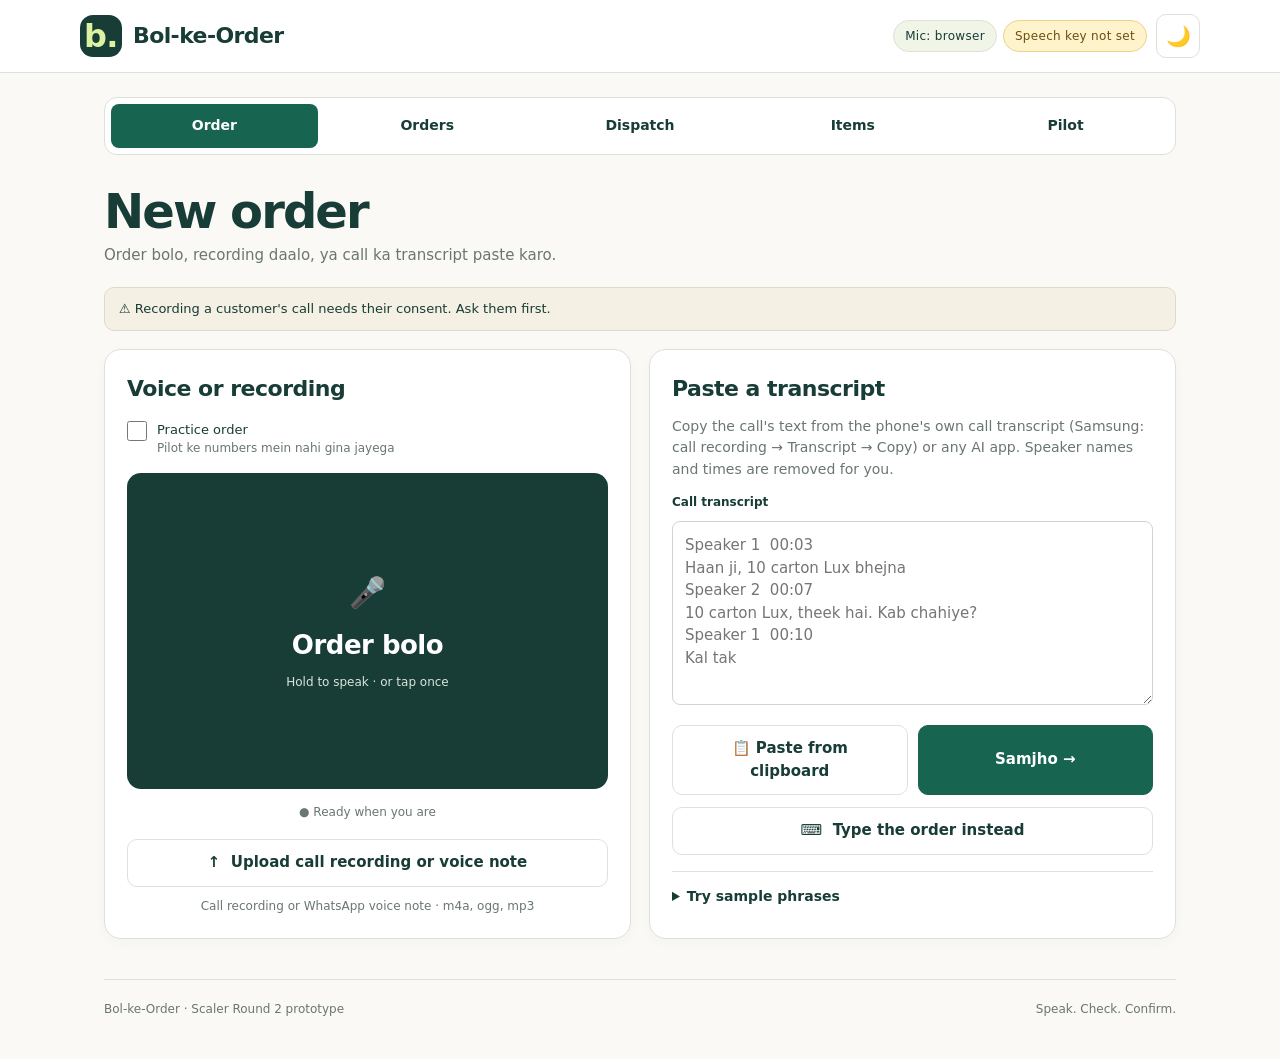
==== commit 498ef7aa: "Codex look, bug fixes and local Hindi voice (#2) Codex look, bug fixes and local Hindi voice" ====
--- a/static/index.html
+++ b/static/index.html
@@ -3,7 +3,7 @@
 <head>
 <meta charset="utf-8">
 <meta name="viewport" content="width=device-width, initial-scale=1, viewport-fit=cover">
-<meta name="theme-color" content="#14532d">
+<meta name="theme-color" content="#183c36">
 <meta name="color-scheme" content="light dark">
 <title>Bol-ke-Order</title>
 <script>
@@ -15,11 +15,11 @@
     document.documentElement.setAttribute('data-theme', t);
   })();
 </script>
-<link rel="stylesheet" href="/static/style.css?v=12">
+<link rel="stylesheet" href="/static/style.css?v=15">
 </head>
 <body>
 <header class="top no-print">
-  <a class="brand" href="#order" id="goHome">Bol-ke-Order</a>
+  <a class="brand" href="#order" id="goHome"><span class="brandmark" aria-hidden="true">b.</span><span>Bol-ke-Order</span></a>
   <div class="top-right">
     <div id="pills" class="pills"></div>
     <button id="themeBtn" class="theme-btn" aria-label="Switch to dark theme" title="Light / dark theme">🌙</button>
@@ -37,161 +37,213 @@
 <main>
 <!-- ============================== ORDER (new order) -->
 <section id="screen-order" class="screen" data-tab="order">
-  <button id="micOrder" class="mic-big" aria-label="Hold and speak the order">
-    <span class="mic-icon">🎤</span>
-    <span class="mic-label">Order bolo</span>
-    <span class="mic-hint">Hold to speak · or tap once</span>
-  </button>
-  <div id="liveText" class="live" aria-live="polite"></div>
-
-  <div class="grid-tiles">
-    <label class="tile">
-      <input id="fileInput" type="file" accept=".m4a,.ogg,.oga,.opus,.mp3,.wav,.webm,.aac,audio/*" hidden>
-      <span class="tile-ic">⬆</span>
-      <span><b>Upload recording</b><small>Call recording or WhatsApp voice note</small></span>
-    </label>
-    <button class="tile" id="pasteOpen" type="button">
-      <span class="tile-ic">📋</span>
-      <span><b>Paste call transcript</b><small>From your phone's call transcript or any AI app</small></span>
-    </button>
-    <button class="tile" id="typedOpen" type="button">
-      <span class="tile-ic">⌨</span>
-      <span><b>Type the order</b><small>When it is too noisy to speak</small></span>
-    </button>
+  <div class="page-h">
+    <div><h2>New order</h2><p class="page-lead">Order bolo, recording daalo, ya call ka transcript paste karo.</p></div>
   </div>
   <p class="note">⚠ Recording a customer's call needs their consent. Ask them first.</p>
-  <label class="check"><input id="testOrder" type="checkbox"> Practice order <small>(pilot ke numbers mein nahi gina jayega)</small></label>
-
-  <div id="pasteCard" class="card hidden">
-    <h3>Paste call transcript</h3>
-    <p class="sub">Copy the call's text and paste it here. It can come from the phone's own call transcript (for example Samsung: open the call recording → Transcript → Copy) or from any AI app. Speaker names and times are removed for you, and lines the shop repeats back are counted once.</p>
-    <textarea id="pasted" rows="8" placeholder="Speaker 1  00:03&#10;Haan ji, 10 carton Lux bhejna&#10;Speaker 2  00:07&#10;10 carton Lux, theek hai. Kab chahiye?&#10;Speaker 1  00:10&#10;Kal tak"></textarea>
-    <div class="actions">
-      <button id="pasteClip" class="btn btn-outline hidden" type="button">📋 Paste from clipboard</button>
-      <button id="pasteGo" class="btn" type="button">Samjho →</button>
-    </div>
-  </div>
-
-  <div id="typedCard" class="card hidden">
-    <h3>Type the order</h3>
-    <textarea id="typed" rows="3" placeholder="ABC wale ko 10 carton sabun, 5 carton tel, kal bhej dena"></textarea>
-    <button id="typedGo" class="btn">Samjho →</button>
-  </div>
-
-  <details class="card">
-    <summary>Try sample phrases <span class="count" id="samplesCount"></span></summary>
-    <div id="samples" class="chips"></div>
-  </details>
+  <div class="grid-2">
+    <section class="card panel" aria-labelledby="voiceTitle">
+      <h3 id="voiceTitle">Voice or recording</h3>
+      <label class="check"><input id="testOrder" type="checkbox"><span>Practice order <small>Pilot ke numbers mein nahi gina jayega</small></span></label>
+      <button id="micOrder" class="mic-big" aria-label="Hold and speak the order">
+        <span class="mic-icon">🎤</span>
+        <span class="mic-label">Order bolo</span>
+        <span class="mic-hint">Hold to speak · or tap once</span>
+      </button>
+      <div id="liveText" class="live" aria-live="polite"></div>
+      <label class="btn btn-outline full upload-btn">
+        <input id="fileInput" type="file" accept=".m4a,.ogg,.oga,.opus,.mp3,.wav,.webm,.aac,audio/*" hidden>
+        ↑ &nbsp;Upload call recording or voice note
+      </label>
+      <p class="fine center">Call recording or WhatsApp voice note · m4a, ogg, mp3</p>
+    </section>
+
+    <section class="card panel" aria-labelledby="textTitle">
+      <h3 id="textTitle">Paste a transcript</h3>
+      <div id="pasteCard" class="inline-card">
+        <p class="sub">Copy the call's text from the phone's own call transcript (Samsung: call recording → Transcript → Copy) or any AI app. Speaker names and times are removed for you.</p>
+        <label class="fieldlabel" for="pasted">Call transcript</label>
+        <textarea id="pasted" rows="7" placeholder="Speaker 1  00:03&#10;Haan ji, 10 carton Lux bhejna&#10;Speaker 2  00:07&#10;10 carton Lux, theek hai. Kab chahiye?&#10;Speaker 1  00:10&#10;Kal tak"></textarea>
+        <div class="actions">
+          <button id="pasteClip" class="btn btn-outline hidden" type="button">📋 Paste from clipboard</button>
+          <button id="pasteGo" class="btn" type="button">Samjho →</button>
+        </div>
+      </div>
+      <div id="typedCard" class="inline-card hidden">
+        <label class="fieldlabel" for="typed">Type the order</label>
+        <textarea id="typed" rows="4" placeholder="ABC wale ko 10 carton sabun, 5 carton tel, kal bhej dena"></textarea>
+        <div class="actions"><button id="typedGo" class="btn">Samjho →</button></div>
+      </div>
+      <div class="switch-row">
+        <button class="btn btn-outline full" id="pasteOpen" type="button">📋 &nbsp;Paste a call transcript instead</button>
+        <button class="btn btn-outline full" id="typedOpen" type="button">⌨ &nbsp;Type the order instead</button>
+      </div>
+      <details class="samples-box">
+        <summary>Try sample phrases <span class="count" id="samplesCount"></span></summary>
+        <div id="samples" class="chips"></div>
+      </details>
+    </section>
+  </div>
 </section>
 
 <!-- order flow: heard text -->
 <section id="screen-transcript" class="screen" data-tab="order">
-  <div class="page-h"><h2>Heard text</h2><span class="step">Step 1 of 3</span></div>
-  <div id="trStatus" class="status"></div>
-  <textarea id="trText" rows="5"></textarea>
-  <audio id="trAudio" controls class="hidden"></audio>
-  <div class="actions">
-    <button id="trRetry" class="btn btn-outline hidden">↻ Send recording again</button>
-    <button id="trAgain" class="btn btn-outline">🎤 Dobara bolo</button>
-    <button id="trGo" class="btn">Samjho →</button>
-  </div>
+  <div class="page-h">
+    <div><h2>Heard text</h2><p class="page-lead">Check what the app heard. Fix a word if needed, then Samjho.</p></div>
+    <span class="step">Step 1 of 3</span>
+  </div>
+  <section class="card">
+    <div id="trStatus" class="status"></div>
+    <textarea id="trText" rows="5"></textarea>
+    <audio id="trAudio" controls class="hidden"></audio>
+    <div class="actions">
+      <button id="trRetry" class="btn btn-outline hidden">↻ Send recording again</button>
+      <button id="trAgain" class="btn btn-outline">🎤 Dobara bolo</button>
+      <button id="trGo" class="btn">Samjho →</button>
+    </div>
+  </section>
 </section>
 
 <!-- order flow: check and confirm -->
 <section id="screen-confirm" class="screen" data-tab="order">
-  <div class="page-h"><h2>Check the order</h2><span class="step">Step 2 of 3</span></div>
-  <div class="compare">
-    <div class="col"><div class="col-h">Heard</div><div id="cfHeard" class="heard"></div></div>
-    <div class="col"><div class="col-h">Understood</div><div id="cfParty" class="party"></div><div id="cfDate" class="date"></div></div>
-  </div>
-  <div id="cfLines" class="lines"></div>
-  <div id="cfQuestion" class="question hidden"></div>
-  <div id="cfSay" class="say"></div>
-  <button id="micAnswer" class="mic-mid">🎤 <span>Jawab bolo</span></button>
-  <div id="answerLive" class="live" aria-live="polite"></div>
-  <details class="card small">
-    <summary>Type answer</summary>
-    <div class="row"><input id="ansTyped" placeholder="lux / nahi, aath carton / haan pakka"><button id="ansGo" class="btn">OK</button></div>
-  </details>
-  <div class="actions sticky">
-    <button id="cfBack" class="btn btn-outline">← Back</button>
-    <button id="cfConfirm" class="btn btn-confirm" disabled>✔ Haan, pakka (Confirm)</button>
-  </div>
+  <div class="page-h">
+    <div><h2>Check the order</h2><p class="page-lead">Compare what was heard with the party, items, quantities and delivery date.</p></div>
+    <span class="step">Step 2 of 3</span>
+  </div>
+  <section class="card">
+    <div class="card-h"><h3>Order</h3><span class="pill pending">Not saved</span></div>
+    <div class="compare">
+      <div class="col"><div class="col-h">Heard</div><div id="cfHeard" class="heard"></div></div>
+      <div class="col"><div class="col-h">Understood</div><div id="cfParty" class="party"></div><div id="cfDate" class="date"></div></div>
+    </div>
+    <div id="cfLines" class="lines"></div>
+    <div id="cfQuestion" class="question hidden"></div>
+    <div id="cfSay" class="say"></div>
+    <button id="micAnswer" class="mic-mid">🎤 <span>Jawab bolo</span></button>
+    <div id="answerLive" class="live" aria-live="polite"></div>
+    <details class="samples-box">
+      <summary>Type answer</summary>
+      <div class="row"><input id="ansTyped" placeholder="lux / nahi, aath carton / haan pakka"><button id="ansGo" class="btn">OK</button></div>
+    </details>
+    <div class="actions sticky">
+      <button id="cfBack" class="btn btn-outline">← Back</button>
+      <button id="cfConfirm" class="btn btn-confirm" disabled>✔ Haan, pakka (Confirm)</button>
+    </div>
+  </section>
 </section>
 
 <!-- order flow: saved / parchi -->
 <section id="screen-done" class="screen" data-tab="order">
-  <div id="dnTitle" class="saved no-print">✔ Order saved</div>
-  <div id="parchi" class="parchi"></div>
-  <p id="dnHeard" class="heard-note no-print"></p>
-  <div id="dnWrong" class="wrong no-print"></div>
-  <div class="actions no-print">
-    <button id="dnPrint" class="btn btn-outline">🖨 Print parchi</button>
-    <a id="dnCsv" class="btn btn-outline" href="#">⬇ CSV for billing</a>
-    <button id="dnNew" class="btn">+ New order</button>
+  <div class="page-h no-print">
+    <div><h2 id="dnTitle" class="saved">✔ Order saved</h2><p class="page-lead">Print the parchi or download the CSV for billing.</p></div>
+    <span class="step">Step 3 of 3</span>
+  </div>
+  <div class="grid-2">
+    <section class="card">
+      <div id="parchi" class="parchi"></div>
+    </section>
+    <section class="card no-print">
+      <h3>Next</h3>
+      <div class="stack">
+        <button id="dnPrint" class="btn btn-outline full">🖨 Print parchi</button>
+        <a id="dnCsv" class="btn btn-outline full" href="#">⬇ CSV for billing</a>
+        <button id="dnNew" class="btn full">+ New order</button>
+      </div>
+      <p id="dnHeard" class="heard-note"></p>
+      <div id="dnWrong" class="wrong"></div>
+    </section>
   </div>
 </section>
 
 <!-- ============================== ORDERS -->
 <section id="screen-orders" class="screen" data-tab="orders">
   <div class="page-h">
-    <h2>Orders</h2>
-    <a class="btn btn-outline btn-sm" href="/api/orders.csv">⬇ CSV review sheet</a>
-  </div>
-  <div class="seg" id="ordFilter" role="tablist">
-    <button data-f="all" class="on">All</button>
-    <button data-f="confirmed">Pending</button>
-    <button data-f="dispatched">Dispatched</button>
-  </div>
-  <div id="orders" class="list"></div>
+    <div><h2>Orders</h2><p class="page-lead">Open a saved order to see or print its parchi.</p></div>
+    <a class="btn btn-outline" href="/api/orders.csv">⬇ CSV review sheet</a>
+  </div>
+  <section class="card">
+    <div class="seg" id="ordFilter" role="tablist">
+      <button data-f="all" class="on">All</button>
+      <button data-f="confirmed">Pending</button>
+      <button data-f="dispatched">Dispatched</button>
+    </div>
+    <div id="orders" class="list"></div>
+  </section>
 </section>
 
 <!-- ============================== DISPATCH -->
 <section id="screen-dispatch" class="screen" data-tab="dispatch">
-  <div class="page-h"><h2>Dispatch</h2></div>
-  <button id="micDispatch" class="mic-mid dark">🎤 <span>Dispatch bolo</span></button>
-  <p class="hint-c">"ABC ka maal gaya, rickshaw se" · "Order 6 truck se gaya"</p>
-  <div id="dispatchBox" class="dispatch hidden" aria-live="polite"></div>
-  <h3 class="sec-h">Waiting to go <span class="count" id="pendingCount"></span></h3>
-  <div id="pending" class="list"></div>
+  <div class="page-h">
+    <div><h2>Dispatch</h2><p class="page-lead">Say which order went and how. Every dispatch is read back before saving.</p></div>
+  </div>
+  <div class="grid-2">
+    <section class="card panel">
+      <h3>Dispatch by voice</h3>
+      <button id="micDispatch" class="mic-big mic-dispatch">
+        <span class="mic-icon">🎤</span>
+        <span class="mic-label">Dispatch bolo</span>
+        <span class="mic-hint">"ABC ka maal gaya, rickshaw se" · "Order 6 truck se gaya"</span>
+      </button>
+      <div id="dispatchBox" class="dispatch hidden" aria-live="polite"></div>
+    </section>
+    <section class="card panel">
+      <h3>Waiting to go <span class="count" id="pendingCount"></span></h3>
+      <div id="pending" class="list"></div>
+    </section>
+  </div>
 </section>
 
 <!-- ============================== ITEMS -->
 <section id="screen-items" class="screen" data-tab="items">
   <div class="page-h">
-    <h2>Items <span class="count" id="itemsCount"></span></h2>
-    <button id="itemAdd" class="btn btn-sm">+ Add item</button>
-  </div>
-  <p class="sub">The app only matches what people say to items on this list. Add the names customers really use ("sarson ka tel", "parle") as spoken names.</p>
-  <div class="imports">
-    <label class="btn btn-outline btn-sm"><input id="impItems" type="file" accept=".csv,.xlsx" hidden>⬆ Busy se items laayein</label>
-    <label class="btn btn-outline btn-sm"><input id="impParties" type="file" accept=".csv,.xlsx" hidden>⬆ Busy se parties laayein</label>
-  </div>
-  <div id="impBox" class="card hidden" aria-live="polite"></div>
-  <input id="itemSearch" type="search" placeholder="Search by name, code or spoken name" autocomplete="off">
-  <div id="itemsList" class="list"></div>
-
-  <h3 class="sec-h">Parties <span class="count" id="partiesCount"></span></h3>
-  <p class="sub">Badalne ke liye Busy se nayi list laayein (Sundry Debtors).</p>
-  <input id="partySearch" type="search" placeholder="Search party" autocomplete="off">
-  <div id="partiesList" class="list"></div>
+    <div><h2>Items <span class="count" id="itemsCount"></span></h2><p class="page-lead">The app only matches what people say to items on this list.</p></div>
+    <button id="itemAdd" class="btn">+ Add item</button>
+  </div>
+  <section class="card">
+    <div class="card-h">
+      <p class="sub">Add the names customers really use ("sarson ka tel", "parle") as spoken names.</p>
+      <div class="imports">
+        <label class="btn btn-outline btn-sm"><input id="impItems" type="file" accept=".csv,.xlsx" hidden>⬆ Busy se items laayein</label>
+        <label class="btn btn-outline btn-sm"><input id="impParties" type="file" accept=".csv,.xlsx" hidden>⬆ Busy se parties laayein</label>
+      </div>
+    </div>
+    <div id="impBox" class="clarify hidden" aria-live="polite"></div>
+    <label class="fieldlabel" for="itemSearch">Search items</label>
+    <input id="itemSearch" type="search" placeholder="Search by name, code or spoken name" autocomplete="off">
+    <div id="itemsList" class="list"></div>
+  </section>
+  <section class="card">
+    <div class="card-h"><h3>Parties <span class="count" id="partiesCount"></span></h3></div>
+    <p class="sub">Badalne ke liye Busy se nayi list laayein (Sundry Debtors).</p>
+    <label class="fieldlabel" for="partySearch">Search parties</label>
+    <input id="partySearch" type="search" placeholder="Search party" autocomplete="off">
+    <div id="partiesList" class="list"></div>
+  </section>
 </section>
 
 <!-- ============================== PILOT (numbers for the shop test) -->
 <section id="screen-pilot" class="screen" data-tab="pilot">
   <div class="page-h">
-    <h2>Pilot numbers</h2>
-    <a class="btn btn-outline btn-sm" href="/api/pilot.csv">⬇ CSV</a>
-  </div>
-  <p class="sub">Har asli order ka hisaab. Practice orders yahan nahi gine jaate. App ka time mic dabane / recording ya transcript daalne se "haan pakka" tak hai; Busy mein CSV daalna isme shamil nahi.</p>
+    <div><h2>Pilot numbers</h2><p class="page-lead">Har asli order ka hisaab. Practice orders yahan nahi gine jaate.</p></div>
+    <a class="btn btn-outline" href="/api/pilot.csv">⬇ CSV</a>
+  </div>
   <div id="pilotTiles" class="stats"></div>
-  <div id="pilotMore" class="card"></div>
-  <details class="card">
-    <summary>Pehle ka time (parchi + Busy)</summary>
-    <p class="sub">Pilot se pehle stopwatch se 5 phone orders naapein: call khatam hone se Busy mein entry tak. Second mein likhein, comma se alag. (Deck mein app ke time ke saath Busy mein CSV daalne ka time bhi jodein, taaki dono ek jaisa naapein.)</p>
-    <div class="row"><input id="baseInput" inputmode="numeric" placeholder="180, 240, 150"><button id="baseSave" class="btn">Save</button></div>
-  </details>
-</section>
+  <div class="grid-2">
+    <section class="card panel">
+      <h3>Details</h3>
+      <div id="pilotMore"></div>
+      <p class="fine">App ka time mic dabane / recording ya transcript daalne se "haan pakka" tak hai; Busy mein CSV daalna isme shamil nahi.</p>
+    </section>
+    <section class="card panel">
+      <h3>Pehle ka time (parchi + Busy)</h3>
+      <p class="sub">Pilot se pehle stopwatch se 5 phone orders naapein: call khatam hone se Busy mein entry tak. Second mein likhein, comma se alag.</p>
+      <div class="row"><input id="baseInput" inputmode="numeric" placeholder="180, 240, 150"><button id="baseSave" class="btn">Save</button></div>
+      <p class="fine">Deck mein app ke time ke saath Busy mein CSV daalne ka time bhi jodein, taaki dono ek jaisa naapein.</p>
+    </section>
+  </div>
+</section>
+
+<footer class="foot no-print"><span>Bol-ke-Order · Scaler Round 2 prototype</span><span>Speak. Check. Confirm.</span></footer>
 </main>
 
 <!-- add / edit item -->
@@ -214,6 +266,6 @@
 </dialog>
 
 <div id="toast" class="toast hidden" role="status"></div>
-<script src="/static/app.js?v=12"></script>
+<script src="/static/app.js?v=14"></script>
 </body>
 </html>
--- a/static/style.css
+++ b/static/style.css
@@ -1,203 +1,385 @@
+/* Look carried over from the Codex prototype (bol-ke-order-scaler-round-2):
+   deep green ink, lime accent, paper background, white cards, pill page nav.
+   Every class name the app uses is kept, so app.js works unchanged. */
 :root {
   color-scheme: light;
-  --green: #15803d; --green-dark: #14532d; --ink: #1c1917; --muted: #57534e;
-  --bg: #faf7f2; --card: #ffffff; --line: #e7e5e4; --warn: #fef08a; --warn-ink: #713f12;
-  --red: #b91c1c; --field-line: #d6d3d1; --chip: #f5f5f4; --info: #e7f5ec;
-  --q-bg: #fff7ed; --q-line: #fb923c; --badge: #e7e5e4; --badge-ok: #bbf7d0; --soft: #f0fdf4;
-  --note-bg: #fef9c3; --unsure-line: #facc15; --dash: #a8a29e; --on-green: #ffffff; --outline-ink: #14532d;
+  --ink: #183c36; --green: #176450; --green-dark: #183c36; --lime: #dcf2a0; --muted: #697671;
+  --bg: #faf9f5; --card: #ffffff; --line: #dde2d9; --warn: #fff3cc; --warn-ink: #6b4e10;
+  --red: #a33126; --field-line: #cdd6cc; --chip: #f1f5e8; --info: #edf4df;
+  --q-bg: #fff3cc; --q-line: #ead48d; --badge: #f1f5e8; --badge-ok: #dcf2a0; --soft: #f0f5e9;
+  --note-bg: #f4f0e3; --note-line: #dedacb; --unsure-line: #e6ce7b; --dash: #bfc8b6; --on-green: #ffffff;
+  --outline-ink: #176450; --nav-hover: #edf4ea; --focus: #cb8d28; --mic: #183c36; --mic-ink: #dcf2a0;
 }
 :root[data-theme="dark"] {
   color-scheme: dark;
-  --green: #1b8a47; --green-dark: #0f2e1c; --ink: #f5f5f4; --muted: #a8a29e;
-  --bg: #121212; --card: #1e1e1e; --line: #333333; --warn: #4a3b0b; --warn-ink: #fde68a;
-  --red: #dc2626; --field-line: #44403c; --chip: #262626; --info: #12301f;
-  --q-bg: #2b1d0e; --q-line: #c2410c; --badge: #333333; --badge-ok: #14532d; --soft: #142a1c;
-  --note-bg: #3a300a; --unsure-line: #a16207; --dash: #57534e; --on-green: #ffffff; --outline-ink: #86efac;
+  --ink: #e9f3ed; --green: #a7ddbd; --green-dark: #234c3d; --lime: #dcf2a0; --muted: #b9c9c0;
+  --bg: #141d1a; --card: #1d2a24; --line: #3d5047; --warn: #433719; --warn-ink: #f3dfa2;
+  --red: #ffab9f; --field-line: #51675c; --chip: #293d30; --info: #23392c;
+  --q-bg: #433719; --q-line: #8c743a; --badge: #293d30; --badge-ok: #234c3d; --soft: #23392c;
+  --note-bg: #332c1d; --note-line: #6c5a33; --unsure-line: #8c743a; --dash: #51675c; --on-green: #142a22;
+  --outline-ink: #9bdcbb; --nav-hover: #234c3d; --mic: #234c3d; --mic-ink: #dcf2a0;
 }
 * { box-sizing: border-box; }
-body { margin: 0; font: 17px/1.45 system-ui, -apple-system, "Segoe UI", Roboto, sans-serif; color: var(--ink); background: var(--bg); }
-.top { position: sticky; top: 0; z-index: 5; background: var(--green-dark); color: #fff; padding: 10px 16px; display: flex; justify-content: space-between; align-items: center; gap: 8px; flex-wrap: wrap; }
-.brand { font-weight: 800; font-size: 20px; color: #fff; text-decoration: none; letter-spacing: -.01em; }
-.theme-btn { border: 1px solid rgba(255,255,255,.35); background: transparent; color: #fff; border-radius: 99px; min-width: 40px; min-height: 36px; font-size: 18px; cursor: pointer; }
-.top-right { display: flex; gap: 8px; align-items: center; flex-wrap: wrap; }
+body { margin: 0; font: 16px/1.55 Inter, "Segoe UI", system-ui, -apple-system, Roboto, Arial, sans-serif; color: var(--ink);
+  background: var(--bg); font-synthesis: none; }
+button, input, select, textarea { font: inherit; }
+:is(button, a, input, textarea, select, summary):focus-visible { outline: 3px solid var(--focus); outline-offset: 3px; }
+
+/* ---------------------------------------------------------------- top bar */
+.top { position: sticky; top: 0; z-index: 5; background: var(--card); color: var(--ink); border-bottom: 1px solid var(--line);
+  padding: 14px max(16px, calc((100vw - 1120px) / 2)); display: flex; justify-content: space-between; align-items: center; gap: 10px; flex-wrap: wrap; }
+.brand { display: flex; align-items: center; gap: 11px; font-weight: 750; font-size: 22px; color: var(--ink); text-decoration: none; letter-spacing: -.6px; }
+.brandmark { display: grid; place-items: center; width: 42px; height: 42px; border-radius: 13px; background: var(--ink); color: var(--lime);
+  font-size: 32px; line-height: 1; }
+:root[data-theme="dark"] .brandmark { background: var(--green-dark); }
+.theme-btn { display: grid; place-items: center; width: 44px; min-height: 44px; padding: 0; border: 1px solid var(--line); border-radius: 10px;
+  background: transparent; color: var(--ink); font-size: 20px; cursor: pointer; }
+.top-right { display: flex; gap: 9px; align-items: center; flex-wrap: wrap; }
 .pills { display: flex; gap: 6px; flex-wrap: wrap; }
-.pill { font-size: 12px; padding: 2px 8px; border-radius: 99px; background: rgba(255,255,255,.15); }
-.pill.off { background: #fde68a; color: #713f12; }
-main { max-width: 680px; margin: 0 auto; padding: 16px 16px calc(96px + env(safe-area-inset-bottom)); }
+.pill { font-size: 12px; letter-spacing: .3px; padding: 6px 11px; border-radius: 30px; border: 1px solid var(--line); background: var(--chip); color: var(--ink);
+  white-space: nowrap; font-family: inherit; }
+button.pill { cursor: pointer; }
+.pill.off { background: var(--warn); border-color: var(--q-line); color: var(--warn-ink); }
+
+main { max-width: 1120px; margin: 0 auto; padding: 18px 24px 40px; }
 .screen { display: none; }
 .screen.active { display: block; }
-h2 { margin: 4px 0 10px; } h3 { margin: 0 0 8px; font-size: 18px; }
-
-.mic-big { width: 100%; min-height: 190px; border: 0; border-radius: 28px; background: var(--green); color: #fff; display: flex; flex-direction: column; align-items: center; justify-content: center; gap: 4px; cursor: pointer; user-select: none; -webkit-user-select: none; touch-action: none; box-shadow: 0 8px 24px rgba(21,128,61,.3); }
-.mic-big .mic-icon { font-size: 54px; }
-.mic-big .mic-label { font-size: 30px; font-weight: 800; }
-.mic-big .mic-hint { font-size: 14px; opacity: .85; }
-.listening { background: var(--red) !important; animation: pulse 1.2s infinite; }
-@keyframes pulse { 50% { box-shadow: 0 0 0 14px rgba(185,28,28,.18); } }
-.mic-mid { width: 100%; min-height: 72px; font-size: 22px; font-weight: 700; border: 0; border-radius: 18px; background: var(--green); color: #fff; margin: 10px 0 4px; touch-action: none; user-select: none; -webkit-user-select: none; }
-.live { min-height: 24px; color: var(--muted); font-style: italic; margin: 8px 2px; }
-
-.btn { display: inline-flex; align-items: center; justify-content: center; gap: 6px; min-height: 52px; padding: 10px 18px; font-size: 18px; font-weight: 700; border-radius: 14px; border: 2px solid var(--green); background: var(--green); color: #fff; cursor: pointer; text-decoration: none; }
+h2 { margin: 4px 0 10px; font-size: 24px; letter-spacing: -.5px; } h3 { margin: 0 0 8px; font-size: 17px; }
+/* flow screens read best at one comfortable width */
+#screen-transcript, #screen-confirm, #screen-done, #screen-dispatch { max-width: 760px; }
+
+/* ---------------------------------------------------------------- page nav (top, like Codex) */
+.tabs { position: sticky; top: 71px; z-index: 4; display: grid; grid-template-columns: repeat(5, minmax(0, 1fr)); gap: 6px;
+  max-width: 1120px; margin: 14px auto 0; padding: 6px; border: 1px solid var(--line); border-radius: 13px; background: var(--card); }
+.tab { display: flex; align-items: center; justify-content: center; gap: 8px; min-height: 44px; padding: 8px 10px; border-radius: 8px;
+  color: var(--ink); text-decoration: none; font-size: 14px; font-weight: 700; text-align: center; }
+.tab:hover { background: var(--nav-hover); }
+.tab .tab-ic { font-size: 17px; line-height: 1; filter: grayscale(1); opacity: .65; }
+.tab.active { color: var(--on-green); background: var(--green); }
+.tab.active .tab-ic { filter: none; opacity: 1; }
+.tabs-wrap { padding: 0 24px; }
+
+/* ---------------------------------------------------------------- page headings */
+.page-h { display: flex; justify-content: space-between; align-items: center; gap: 16px; margin: 22px 0 16px; flex-wrap: wrap; }
+.page-h h2 { margin: 0; font-size: clamp(30px, 5vw, 44px); font-weight: 650; letter-spacing: -.04em; line-height: 1.1; }
+.page-lead { color: var(--muted); font-size: 15px; margin: 6px 0 0; }
+.step { font-size: 12px; color: var(--muted); font-weight: 650; border: 1px solid var(--line); border-radius: 30px; padding: 5px 11px; background: var(--card); }
+.sub { color: var(--muted); font-size: 14px; margin: 0 0 8px; }
+.sec-h { margin: 26px 0 10px; font-size: 20px; letter-spacing: -.3px; }
+.hint-c { text-align: center; color: var(--muted); font-size: 13px; margin: 4px 0 12px; }
+.count { display: inline-block; min-width: 24px; padding: 1px 8px; border-radius: 30px; border: 1px solid var(--line); background: var(--chip); color: var(--ink);
+  font-size: 13px; font-weight: 700; text-align: center; vertical-align: middle; letter-spacing: 0; }
+.count:empty { display: none; }
+.muted { color: var(--muted); }
+.empty { text-align: center; color: var(--muted); padding: 30px 14px; border: 1px dashed var(--line); border-radius: 14px; background: var(--card); }
+
+/* ---------------------------------------------------------------- capture (Order page) */
+.capture-grid { display: grid; grid-template-columns: minmax(0, 1fr) minmax(0, 1fr); gap: 18px; align-items: start; }
+.capture-grid > .card { margin: 0; min-width: 0; }
+.mic-big { width: 100%; min-height: 200px; border: 0; border-radius: 14px; background: var(--mic); color: #fff; display: flex; flex-direction: column;
+  align-items: center; justify-content: center; gap: 8px; padding: 26px 15px; cursor: pointer; user-select: none; -webkit-user-select: none; touch-action: none; }
+.mic-big .mic-icon { font-size: 30px; color: var(--mic-ink); }
+.mic-big .mic-label { font-size: 28px; font-weight: 750; letter-spacing: -.5px; color: #fff; }
+.mic-big .mic-hint { font-size: 12px; color: #d9e5dc; }
+.listening { background: #a23b28 !important; box-shadow: 0 0 0 5px #ffe0d2; animation: pulse 1.2s infinite; }
+:root[data-theme="dark"] .listening { background: #8a3526 !important; box-shadow: 0 0 0 4px #633023; }
+@keyframes pulse { 50% { box-shadow: 0 0 0 10px rgba(162,59,40,.18); } }
+.mic-mid { width: 100%; min-height: 64px; font-size: 20px; font-weight: 750; border: 0; border-radius: 12px; background: var(--mic); color: #fff;
+  margin: 12px 0 4px; cursor: pointer; touch-action: none; user-select: none; -webkit-user-select: none; }
+.mic-mid.dark { background: var(--ink); }
+:root[data-theme="dark"] .mic-mid.dark { background: var(--green-dark); }
+.live { min-height: 24px; color: var(--muted); font-size: 14px; text-align: center; margin: 10px 2px; }
+.live:empty::before { content: "● Ready when you are"; color: var(--muted); font-size: 12px; }
+#answerLive:empty::before { content: ""; }
+
+/* ---------------------------------------------------------------- buttons */
+.btn { display: inline-flex; align-items: center; justify-content: center; gap: 6px; min-height: 48px; padding: 11px 17px; font-size: 15px; font-weight: 650;
+  border-radius: 10px; border: 1px solid var(--green); background: var(--green); color: var(--on-green); cursor: pointer; text-decoration: none; }
 .btn:disabled { opacity: .45; cursor: not-allowed; }
-.btn-outline { background: var(--card); color: var(--outline-ink); }
-.btn-dark { background: var(--green-dark); border-color: var(--green-dark); }
-:root[data-theme="dark"] .btn-dark { background: #166534; border-color: #166534; }
-.btn-confirm { flex: 1; font-size: 20px; }
+.btn-outline { background: var(--card); color: var(--ink); border-color: var(--line); }
+.btn-outline:hover { border-color: var(--green); }
+.btn-dark { background: var(--ink); border-color: var(--ink); color: var(--card); }
+.btn-confirm { flex: 1; font-size: 16px; padding: 15px; }
 .btn.big { width: 100%; flex-direction: column; min-height: 72px; }
 .btn small { font-weight: 400; font-size: 13px; opacity: .85; }
+.btn-sm { min-height: 42px; padding: 7px 14px; font-size: 14px; }
+.btn-xs { min-height: 36px; padding: 4px 11px; font-size: 13px; border-radius: 8px; }
+.btn-danger { background: var(--card); color: var(--red); border-color: var(--red); }
 .upload { width: 100%; margin-top: 14px; }
-.note { font-size: 14px; color: var(--warn-ink); background: var(--note-bg); padding: 8px 12px; border-radius: 10px; }
-
-.card { background: var(--card); border: 1px solid var(--line); border-radius: 16px; padding: 14px; margin: 14px 0; box-shadow: 0 1px 2px rgba(0,0,0,.04); }
-.card summary { font-weight: 700; cursor: pointer; min-height: 32px; }
-.card.small { padding: 8px 12px; }
-textarea, input, select { width: 100%; font: inherit; padding: 12px; border-radius: 12px; border: 1px solid var(--field-line); margin: 8px 0; background: var(--card); color: var(--ink); }
-.row { display: flex; gap: 8px; align-items: center; } .row input { flex: 1; }
+.note { font-size: 13px; line-height: 1.5; color: var(--ink); background: var(--note-bg); border: 1px solid var(--note-line); padding: 11px 14px; border-radius: 10px; }
+
+/* ---------------------------------------------------------------- cards and fields */
+.card { background: var(--card); border: 1px solid var(--line); border-radius: 17px; padding: 22px; margin: 16px 0; box-shadow: 0 4px 12px rgba(21,62,55,.03); }
+.card summary { font-weight: 650; font-size: 14px; cursor: pointer; min-height: 30px; }
+.card.small { padding: 12px 16px; border-radius: 12px; }
+.card h3 { font-size: 20px; letter-spacing: -.3px; }
+textarea, input, select { width: 100%; font: inherit; font-size: 15px; padding: 12px; min-height: 48px; border-radius: 8px; border: 1px solid var(--field-line);
+  margin: 8px 0; background: var(--card); color: var(--ink); }
+:root[data-theme="dark"] :is(textarea, input, select) { background: #17231e; }
+input[type="checkbox"] { min-height: 0; }
+textarea { resize: vertical; line-height: 1.5; }
+.row { display: flex; gap: 8px; align-items: center; } .row input { flex: 1; min-width: 0; }
 .row-between { display: flex; justify-content: space-between; align-items: center; }
-.link { color: var(--green); font-weight: 600; }
-.chips { display: flex; flex-direction: column; gap: 8px; margin-top: 8px; }
-.chip { text-align: left; border: 1px solid var(--line); background: var(--chip); color: var(--ink); border-radius: 12px; padding: 10px 12px; font: inherit; font-size: 15px; cursor: pointer; }
+.link { color: var(--green); font-weight: 650; }
+.chips { display: flex; flex-direction: column; gap: 8px; margin-top: 10px; }
+.chip { text-align: left; border: 1px solid var(--line); background: var(--info); color: var(--ink); border-radius: 10px; padding: 11px 13px; font-size: 14px; cursor: pointer; }
+.chip:hover { border-color: var(--green); }
 .actions { display: flex; gap: 10px; flex-wrap: wrap; margin-top: 14px; }
 .actions .btn { flex: 1 1 140px; }
-.sticky { position: sticky; bottom: calc(68px + env(safe-area-inset-bottom)); background: var(--bg); padding: 10px 0; }
-@media (min-width: 760px) { .sticky { bottom: 0; } }
+.sticky { position: sticky; bottom: 0; background: var(--bg); padding: 12px 0 calc(12px + env(safe-area-inset-bottom)); border-top: 1px solid var(--line); }
 .hidden { display: none !important; }
-.status { padding: 10px 12px; border-radius: 12px; margin: 6px 0; }
-.status.bad { background: var(--warn); color: var(--warn-ink); font-weight: 700; }
-.status.info { background: var(--info); }
-
-.compare { display: grid; grid-template-columns: 1fr 1fr; gap: 10px; }
-.col { background: var(--card); border: 1px solid var(--line); border-radius: 14px; padding: 10px; min-width: 0; }
-.col-h { font-size: 12px; text-transform: uppercase; letter-spacing: .06em; color: var(--muted); margin-bottom: 4px; }
-.heard { font-size: 15px; color: var(--muted); word-wrap: break-word; max-height: 168px; overflow-y: auto; }
-.party { font-weight: 800; font-size: 19px; } .date { color: var(--outline-ink); font-weight: 600; }
-.lines { margin: 12px 0; display: flex; flex-direction: column; gap: 8px; }
-.line { display: grid; grid-template-columns: auto 1fr; gap: 4px 12px; background: var(--card); border: 1px solid var(--line); border-radius: 14px; padding: 12px; }
-.line .qty { font-size: 24px; font-weight: 800; min-width: 74px; }
-.line .qty small { display: block; font-size: 13px; font-weight: 600; color: var(--muted); }
-.line .name { font-size: 18px; font-weight: 700; }
-.line .heard-as { font-size: 13px; color: var(--muted); grid-column: 2; }
+.status { padding: 11px 14px; border-radius: 10px; margin: 8px 0; font-size: 14px; border: 1px solid transparent; }
+.status.bad { background: var(--warn); border-color: var(--q-line); color: var(--warn-ink); font-weight: 650; }
+.status.info { background: var(--info); border-color: var(--line); }
+
+/* ---------------------------------------------------------------- check the order */
+.compare { display: grid; grid-template-columns: 1fr 1fr; border: 1px solid var(--line); border-radius: 10px; overflow: hidden; margin: 6px 0 14px; }
+.col { background: var(--card); padding: 14px 16px; min-width: 0; }
+.col + .col { border-left: 1px solid var(--line); background: var(--soft); }
+.col-h { font-size: 10px; text-transform: uppercase; letter-spacing: 1.5px; color: var(--muted); font-weight: 700; margin-bottom: 8px; }
+.heard { font-size: 14px; color: var(--muted); overflow-wrap: anywhere; max-height: 168px; overflow-y: auto; white-space: pre-line; }
+.party { font-weight: 750; font-size: 18px; } .date { color: var(--outline-ink); font-weight: 650; font-size: 14px; }
+.lines { margin: 12px 0; display: flex; flex-direction: column; gap: 9px; }
+.line { display: grid; grid-template-columns: auto 1fr; gap: 3px 14px; background: var(--card); border: 1px solid var(--line); border-radius: 10px; padding: 13px 15px; }
+.line .qty { font-size: 22px; font-weight: 750; min-width: 70px; line-height: 1.2; }
+.line .qty small { display: block; font-size: 12px; font-weight: 600; color: var(--muted); }
+.line .name { font-size: 16px; font-weight: 700; }
+.line .name small { color: var(--muted); font-weight: 500; }
+.line .heard-as { font-size: 12px; color: var(--muted); grid-column: 2; }
 .line.unsure { background: var(--warn); border-color: var(--unsure-line); }
-.line .flag { grid-column: 1 / -1; font-size: 14px; font-weight: 700; color: var(--warn-ink); }
+.line .flag { grid-column: 1 / -1; font-size: 13px; font-weight: 700; color: var(--warn-ink); }
+.line .flag.cond { color: var(--outline-ink); font-weight: 600; }
 .miss { color: var(--red); }
-.question { background: var(--q-bg); border: 2px solid var(--q-line); border-radius: 16px; padding: 12px; font-size: 20px; font-weight: 700; }
-.opts { display: flex; flex-wrap: wrap; gap: 8px; margin-top: 10px; }
-.opts .btn { font-size: 16px; min-height: 48px; }
-.say { margin-top: 8px; color: var(--muted); font-size: 15px; }
-
+.question { background: var(--q-bg); border: 1px solid var(--q-line); border-radius: 10px; padding: 17px; font-size: 18px; font-weight: 700; line-height: 1.4; }
+.question::before { content: "EK SAWAAL"; display: block; font-size: 10px; letter-spacing: 1.8px; color: var(--muted); font-weight: 750; margin-bottom: 8px; }
+.opts { display: flex; flex-wrap: wrap; gap: 7px; margin-top: 12px; }
+.opts .btn { font-size: 14px; min-height: 45px; }
+.question .opts .btn-outline { background: var(--card); border-color: var(--q-line); }
+.say { margin-top: 10px; color: var(--muted); font-size: 14px; }
+
+/* ---------------------------------------------------------------- orders, dispatch */
 .orders { display: flex; flex-direction: column; gap: 6px; }
-.order { display: flex; justify-content: space-between; gap: 8px; border-bottom: 1px solid var(--line); padding: 8px 0; font-size: 15px; }
-.badge { font-size: 12px; padding: 2px 8px; border-radius: 99px; background: var(--badge); white-space: nowrap; height: fit-content; }
+.order { display: flex; justify-content: space-between; gap: 8px; border-bottom: 1px solid var(--line); padding: 8px 0; font-size: 14px; }
+.badge { font-size: 12px; padding: 3px 9px; border-radius: 30px; border: 1px solid var(--line); background: var(--badge); white-space: nowrap; height: fit-content; }
 .badge.dispatched { background: var(--badge-ok); }
-.dispatch { margin-top: 10px; padding: 12px; background: var(--soft); border-radius: 12px; }
-
-.saved { font-size: 22px; font-weight: 800; color: var(--green); margin-bottom: 10px; }
-.parchi { background: var(--card); border: 2px dashed var(--dash); border-radius: 6px; padding: 18px; font-family: "Courier New", monospace; }
-.parchi h2 { text-align: center; margin: 0 0 4px; }
-.parchi table { width: 100%; border-collapse: collapse; margin-top: 10px; }
-.parchi td, .parchi th { border-bottom: 1px dotted var(--dash); padding: 6px 2px; text-align: left; }
+.badge.confirmed { background: var(--warn); border-color: var(--q-line); color: var(--warn-ink); }
+.badge.grp { background: var(--q-bg); border-color: var(--q-line); }
+.dispatch { margin-top: 12px; padding: 17px; background: var(--q-bg); border: 1px solid var(--q-line); border-radius: 10px; }
+.ds-items { margin: 4px 0 0; padding-left: 18px; font-size: 14px; }
+.ds-items li { margin: 2px 0; }
+
+.saved { display: flex; align-items: center; gap: 12px; font-size: 22px; font-weight: 750; color: var(--ink); margin: 18px 0 12px; letter-spacing: -.3px; }
+.parchi { background: #fffef8; color: #1b2d26; border: 1px dashed var(--dash); border-radius: 4px; padding: 20px; font-family: "Courier New", monospace; font-size: 14px; line-height: 1.6; }
+:root[data-theme="dark"] .parchi { background: #17231e; color: var(--ink); }
+.parchi h2 { text-align: center; margin: 0 0 6px; font-size: 20px; letter-spacing: 0; }
+.parchi table { width: 100%; border-collapse: collapse; margin-top: 12px; }
+.parchi td, .parchi th { border-bottom: 1px dashed var(--dash); padding: 7px 2px; text-align: left; }
+.parchi th { font-size: 11px; }
+.parchi td:last-child, .parchi th:last-child { text-align: right; }
 .parchi .meta { display: flex; justify-content: space-between; flex-wrap: wrap; gap: 4px; }
-.toast { position: fixed; left: 16px; right: 16px; bottom: 20px; background: var(--ink); color: var(--bg); padding: 12px 16px; border-radius: 12px; text-align: center; z-index: 10; }
+.heard-note { font-size: 13px; color: var(--muted); margin: 12px 2px 0; }
+.heard-note:empty { display: none; }
+.toast { position: fixed; left: 50%; transform: translateX(-50%); bottom: 24px; width: max-content; max-width: 92vw; background: var(--ink); color: var(--card);
+  padding: 15px 22px; border-radius: 12px; text-align: center; z-index: 20; font-size: 14px; box-shadow: 0 8px 30px rgba(0,0,0,.2); }
+:root[data-theme="dark"] .toast { background: #a7ddbd; color: #142a22; }
+
+/* ---------------------------------------------------------------- tiles (upload, paste, type) */
+.grid-tiles { display: grid; grid-template-columns: 1fr; gap: 10px; }
+.tile { display: flex; align-items: center; gap: 12px; text-align: left; padding: 13px 14px; min-height: 68px; border-radius: 12px;
+  border: 1px solid var(--line); background: var(--card); color: var(--ink); cursor: pointer; }
+.tile:hover { border-color: var(--green); }
+.tile b { display: block; font-size: 15px; } .tile small { display: block; color: var(--muted); font-size: 12px; line-height: 1.35; }
+.tile-ic { flex: none; width: 40px; height: 40px; border-radius: 10px; display: grid; place-items: center; background: var(--info);
+  color: var(--outline-ink); font-size: 19px; font-weight: 800; }
+.tile:focus-visible, .row-card:focus-visible { outline: 3px solid var(--focus); outline-offset: 2px; }
+
+/* ---------------------------------------------------------------- lists */
+.seg { display: flex; gap: 6px; padding: 6px; background: var(--card); border: 1px solid var(--line); border-radius: 13px; margin-bottom: 14px; }
+.seg button { flex: 1; min-height: 40px; border: 0; border-radius: 8px; background: transparent; color: var(--ink); font-weight: 700; font-size: 14px; cursor: pointer; }
+.seg button:hover { background: var(--nav-hover); }
+.seg button.on { background: var(--green); color: var(--on-green); }
+.list { display: flex; flex-direction: column; gap: 0; border-top: 1px solid var(--line); }
+.row-card { display: flex; align-items: center; gap: 14px; width: 100%; text-align: left; padding: 13px 6px; border: 0; border-bottom: 1px solid var(--line);
+  border-radius: 0; background: transparent; color: var(--ink); cursor: pointer; }
+.row-card.static { cursor: default; }
+button.row-card:hover { background: var(--soft); }
+.rc-main { flex: 1; min-width: 0; display: flex; flex-direction: column; gap: 2px; }
+.rc-main small { font-size: 13px; overflow-wrap: anywhere; color: var(--muted); }
+.rc-side { display: flex; flex-direction: column; align-items: flex-end; gap: 4px; }
+.code { flex: none; font: 600 12px/1 "Courier New", monospace; padding: 6px 8px; border-radius: 6px; border: 1px solid var(--line);
+  background: transparent; color: var(--ink); min-width: 52px; text-align: center; }
+.opts.small { gap: 6px; margin-top: 8px; }
+.list > .empty { margin-top: 12px; }
+
+/* ---------------------------------------------------------------- item dialog */
+.dlg { width: min(560px, calc(100% - 24px)); border: 1px solid var(--line); border-radius: 17px; padding: 24px; background: var(--card); color: var(--ink);
+  box-shadow: 0 20px 60px rgba(0,0,0,.25); }
+.dlg::backdrop { background: rgba(20,29,26,.5); }
+.dlg .page-h { margin: 0 0 8px; }
+.dlg .page-h h2 { font-size: 28px; }
+.dlg label { display: block; font-weight: 650; font-size: 12px; margin-top: 8px; }
+.dlg label small { font-weight: 400; color: var(--muted); }
+.dlg input, .dlg select, .dlg textarea { margin: 6px 0 6px; font-weight: 400; }
+.form-grid { display: grid; grid-template-columns: 1fr 1fr; gap: 10px; }
+.x { border: 1px solid var(--line); background: transparent; color: var(--ink); width: 40px; height: 40px; border-radius: 10px; font-size: 16px; cursor: pointer; }
+
+/* ---------------------------------------------------------------- pilot, imports */
+.check { display: flex; align-items: flex-start; gap: 10px; margin: 16px 0 4px; font-size: 13px; line-height: 1.5; }
+.check input { width: 20px; height: 20px; margin: 1px 0 0; flex-shrink: 0; accent-color: var(--green); }
+.check small { display: block; color: var(--muted); font-size: 12px; }
+.wrong { margin: 12px 0; }
+.stats { display: grid; grid-template-columns: repeat(auto-fill, minmax(170px, 1fr)); gap: 12px; margin: 14px 0; }
+.stat { background: var(--card); border: 1px solid var(--line); border-radius: 14px; padding: 16px; }
+.stat b { display: block; font-size: 28px; font-weight: 700; letter-spacing: -.5px; color: var(--outline-ink); }
+.stat span { display: block; color: var(--muted); font-size: 12px; line-height: 1.35; }
+#pilotMore div { margin: 4px 0; font-size: 14px; }
+.imports { display: flex; flex-wrap: wrap; gap: 8px; margin: 12px 0; }
+.imports label { cursor: pointer; }
+#impBox ul { margin: 8px 0; padding-left: 20px; }
+
+/* ---------------------------------------------------------------- small screens */
+@media (max-width: 860px) {
+  .capture-grid { grid-template-columns: 1fr; }
+}
+@media (max-width: 720px) {
+  .top { padding: 10px 16px; row-gap: 8px; }
+  .brand { font-size: 18px; gap: 9px; }
+  .brandmark { width: 36px; height: 36px; font-size: 27px; border-radius: 11px; }
+  .top-right { display: contents; }
+  .theme-btn { order: 2; margin-left: auto; width: 40px; min-height: 40px; }
+  .pills { order: 3; width: 100%; }
+  .pill { font-size: 11px; padding: 5px 9px; }
+  .tabs { position: static; grid-template-columns: repeat(3, minmax(0, 1fr)); margin: 12px 16px 0; }
+  .tab { font-size: 13px; gap: 6px; }
+  main { padding: 6px 16px 32px; }
+  .card { padding: 18px; }
+  .page-h { margin: 18px 0 12px; }
+  .stats { grid-template-columns: 1fr 1fr; }
+  .stat b { font-size: 22px; }
+}
+@media (max-width: 360px) {
+  .tab .tab-ic { display: none; }
+}
+
 @media print {
   .no-print, .top, .toast, .tabs { display: none !important; }
-  body { background: #fff; color: #000; } .parchi { background: #fff; color: #000; } main { padding: 0; } .parchi { border: 0; }
-}
-
-/* ---------------------------------------------------------------- tabs */
-.tabs { position: fixed; left: 0; right: 0; bottom: 0; z-index: 6; display: grid; grid-template-columns: repeat(5, 1fr);
-  background: var(--card); border-top: 1px solid var(--line); padding: 4px 4px calc(4px + env(safe-area-inset-bottom));
-  box-shadow: 0 -4px 16px rgba(0,0,0,.06); }
-.tab { display: flex; flex-direction: column; align-items: center; justify-content: center; gap: 1px; min-height: 58px;
-  border-radius: 12px; color: var(--muted); text-decoration: none; font-size: 13px; font-weight: 700; }
-.tab .tab-ic { font-size: 22px; line-height: 1; filter: grayscale(1); opacity: .7; }
-.tab.active { color: var(--outline-ink); background: var(--soft); }
-.tab.active .tab-ic { filter: none; opacity: 1; }
-.tab:focus-visible, .row-card:focus-visible, .tile:focus-visible { outline: 3px solid var(--green); outline-offset: 2px; }
-@media (min-width: 760px) {
-  .tabs { position: sticky; top: 56px; bottom: auto; display: flex; justify-content: center; gap: 6px; border-top: 0;
-    border-bottom: 1px solid var(--line); box-shadow: none; padding: 6px; }
-  .tab { flex-direction: row; gap: 8px; min-height: 42px; padding: 0 18px; font-size: 15px; }
-  .tab .tab-ic { font-size: 18px; }
-  main { padding-bottom: 32px; }
-}
-
-/* ---------------------------------------------------------------- page bits */
-.page-h { display: flex; justify-content: space-between; align-items: center; gap: 10px; margin: 2px 0 10px; }
-.page-h h2 { margin: 0; }
-.step { font-size: 13px; color: var(--muted); font-weight: 600; }
-.sub { color: var(--muted); font-size: 15px; margin: 0 0 6px; }
-.sec-h { margin: 22px 0 8px; }
-.hint-c { text-align: center; color: var(--muted); font-size: 14px; margin: 2px 0 10px; font-style: italic; }
-.count { display: inline-block; min-width: 22px; padding: 0 7px; border-radius: 99px; background: var(--badge); color: var(--ink);
-  font-size: 13px; font-weight: 700; text-align: center; vertical-align: middle; }
-.count:empty { display: none; }
-.muted { color: var(--muted); }
-.empty { text-align: center; color: var(--muted); padding: 28px 12px; border: 1px dashed var(--line); border-radius: 14px; }
-.mic-mid.dark { background: var(--green-dark); }
-:root[data-theme="dark"] .mic-mid.dark { background: #166534; }
-
-.grid-tiles { display: grid; grid-template-columns: repeat(3, 1fr); gap: 10px; margin-top: 14px; }
-.tile { display: flex; align-items: center; gap: 10px; text-align: left; padding: 12px; min-height: 72px; border-radius: 16px;
-  border: 1px solid var(--line); background: var(--card); color: var(--ink); font: inherit; cursor: pointer; }
-.tile b { display: block; font-size: 16px; } .tile small { display: block; color: var(--muted); font-size: 13px; line-height: 1.3; }
-.tile-ic { flex: none; width: 40px; height: 40px; border-radius: 12px; display: grid; place-items: center; background: var(--soft);
-  color: var(--outline-ink); font-size: 20px; font-weight: 800; }
-@media (max-width: 600px) { .grid-tiles { grid-template-columns: 1fr; } .tile { min-height: 64px; } }
-
-.btn-sm { min-height: 42px; padding: 6px 14px; font-size: 15px; border-radius: 12px; }
-.btn-xs { min-height: 38px; padding: 4px 12px; font-size: 14px; border-radius: 10px; border-width: 1px; }
-.btn-danger { background: var(--card); color: var(--red); border-color: var(--red); }
-
-.seg { display: flex; gap: 4px; padding: 4px; background: var(--chip); border: 1px solid var(--line); border-radius: 14px; margin-bottom: 12px; }
-.seg button { flex: 1; min-height: 40px; border: 0; border-radius: 10px; background: transparent; color: var(--muted); font: inherit; font-weight: 700; font-size: 15px; cursor: pointer; }
-.seg button.on { background: var(--card); color: var(--ink); box-shadow: 0 1px 3px rgba(0,0,0,.12); }
-
-.list { display: flex; flex-direction: column; gap: 8px; }
-.row-card { display: flex; align-items: center; gap: 12px; width: 100%; text-align: left; padding: 12px 14px; border-radius: 14px;
-  border: 1px solid var(--line); background: var(--card); color: var(--ink); font: inherit; cursor: pointer; }
-.row-card.static { cursor: default; }
-button.row-card:hover { border-color: var(--green); }
-.rc-main { flex: 1; min-width: 0; display: flex; flex-direction: column; gap: 2px; }
-.rc-main small { font-size: 14px; overflow-wrap: anywhere; }
-.rc-side { display: flex; flex-direction: column; align-items: flex-end; gap: 4px; }
-.code { flex: none; font: 700 13px/1 ui-monospace, "Cascadia Mono", Consolas, monospace; padding: 6px 8px; border-radius: 8px;
-  background: var(--soft); color: var(--outline-ink); min-width: 52px; text-align: center; }
-.badge.grp { background: var(--q-bg); }
-.badge.confirmed { background: var(--note-bg); color: var(--warn-ink); }
-.opts.small { gap: 6px; margin-top: 8px; }
-
-/* ---------------------------------------------------------------- item dialog */
-.dlg { width: min(560px, calc(100% - 24px)); border: 0; border-radius: 20px; padding: 18px; background: var(--card); color: var(--ink);
-  box-shadow: 0 20px 60px rgba(0,0,0,.3); }
-.dlg::backdrop { background: rgba(0,0,0,.45); }
-.dlg label { display: block; font-weight: 700; font-size: 15px; margin-top: 6px; }
-.dlg label small { font-weight: 400; color: var(--muted); }
-.dlg input, .dlg select, .dlg textarea { margin: 4px 0 6px; font-weight: 400; }
-.form-grid { display: grid; grid-template-columns: 1fr 1fr; gap: 10px; }
-.x { border: 0; background: var(--chip); color: var(--ink); width: 40px; height: 40px; border-radius: 99px; font-size: 18px; cursor: pointer; }
-@media (max-width: 759px) {
-  .top { padding: 8px 14px; row-gap: 6px; }
-  .top-right { display: contents; }
-  .theme-btn { order: 2; margin-left: auto; min-height: 34px; }
-  .pills { order: 3; width: 100%; }
-  .pill { font-size: 11px; }
-}
-.heard-note { font-size: 14px; color: var(--muted); margin: 10px 2px 0; }
-.heard-note:empty { display: none; }
-.ds-items { margin: 4px 0 0; padding-left: 18px; font-size: 15px; }
-.ds-items li { margin: 2px 0; }
-.line .flag.cond { color: var(--outline-ink); font-weight: 600; }
-
-/* ---------------------------------------------------------------- pilot */
-.check { display: flex; align-items: center; gap: 8px; margin: 10px 0; font-size: 15px; }
-.check input { width: 20px; height: 20px; accent-color: var(--green); }
-.check small { color: var(--muted); }
-.wrong { margin: 10px 0; }
-.stats { display: grid; grid-template-columns: repeat(auto-fill, minmax(150px, 1fr)); gap: 10px; margin: 12px 0; }
-.stat { background: var(--card); border: 1px solid var(--line); border-radius: 14px; padding: 12px; }
-.stat b { display: block; font-size: 24px; color: var(--outline-ink); }
-.stat span { display: block; color: var(--muted); font-size: 13px; line-height: 1.3; }
-#pilotMore div { margin: 4px 0; }
-.imports { display: flex; flex-wrap: wrap; gap: 8px; margin: 10px 0; }
-.imports label { cursor: pointer; }
-#impBox ul { margin: 6px 0; padding-left: 20px; }
+  :root { color-scheme: light; }
+  body { background: #fff; color: #000; } main { padding: 0; }
+  .parchi { background: #fff; color: #1b2d26; border: 0; }
+}
+.samples-box { border-top: 1px solid var(--line); margin-top: 16px; padding-top: 12px; }
+.samples-box summary { font-weight: 650; font-size: 14px; cursor: pointer; min-height: 30px; }
+.capture-grid .grid-tiles { margin-top: 12px; }
+
+/* =================================================================== layout v2
+   Codex structure: page heading row (title left, action right), everything in
+   white cards, equal columns, text-only page nav. */
+#screen-transcript, #screen-confirm, #screen-done, #screen-dispatch { max-width: none; }
+.tabs { position: static; width: calc(100% - 48px); max-width: 1072px; margin: 24px auto 0; }
+.tab .tab-ic { display: none; }
+.tab { font-size: 14px; }
+main { padding: 0 24px 40px; }
+
+.page-h { align-items: center; margin: 30px 0 20px; flex-wrap: nowrap; }
+.page-h > div { min-width: 0; }
+.page-h h2 { font-size: clamp(32px, 5vw, 48px); font-weight: 650; letter-spacing: -.04em; margin: 0 0 6px; display: flex; align-items: center; gap: 12px; }
+.page-h h2 .count { font-size: 14px; letter-spacing: 0; font-weight: 650; }
+.page-lead { margin: 0; }
+.page-h > .btn, .page-h > .step { flex-shrink: 0; }
+h2.saved { margin: 0 0 6px; font-size: clamp(30px, 4.5vw, 44px); color: var(--ink); }
+
+.note { margin: 0 0 18px; }
+.grid-2 { display: grid; grid-template-columns: minmax(0, 1fr) minmax(0, 1fr); gap: 18px; align-items: stretch; }
+.grid-2 > .card { margin: 0; min-width: 0; }
+.panel { display: flex; flex-direction: column; }
+.panel > h3, .card > h3, .card-h h3 { font-size: 22px; letter-spacing: -.5px; margin: 0 0 14px; display: flex; align-items: center; gap: 10px; }
+.card-h { display: flex; justify-content: space-between; align-items: center; gap: 14px; margin-bottom: 6px; flex-wrap: wrap; }
+.card-h h3 { margin: 0; }
+.card-h .sub { margin: 0; flex: 1 1 260px; }
+.card-h .imports { margin: 0; }
+.card + .card { margin-top: 18px; }
+.pill.pending { background: var(--warn); border-color: var(--q-line); color: var(--warn-ink); }
+
+.full { width: 100%; }
+.center { text-align: center; }
+.fine { font-size: 12px; color: var(--muted); line-height: 1.6; margin: 10px 0 0; }
+.fieldlabel { display: block; font-size: 12px; font-weight: 650; margin: 12px 0 2px; }
+.stack { display: flex; flex-direction: column; gap: 10px; }
+
+/* capture card */
+.check { margin: 0 0 16px; }
+.mic-big { min-height: 0; padding: 30px 15px; }
+.mic-big .mic-label { font-size: 26px; }
+.mic-dispatch { flex: 1; min-height: 200px; }
+.mic-dispatch .mic-hint { max-width: 320px; text-align: center; line-height: 1.5; }
+.live { margin: 12px 0 14px; }
+.upload-btn { cursor: pointer; margin-top: auto; }
+.inline-card .sub { margin-top: -4px; }
+.inline-card textarea { margin-bottom: 4px; }
+.inline-card .actions { margin-top: 8px; }
+.inline-card .actions .btn { flex: 1 1 100%; }
+.switch-row { margin-top: 12px; }
+.switch-row .btn { display: none; }
+#pasteCard.hidden ~ .switch-row #pasteOpen, #typedCard.hidden ~ .switch-row #typedOpen { display: flex; }
+.samples-box { margin-top: auto; padding-top: 14px; }
+.panel .samples-box { margin-top: 16px; }
+
+/* check the order: name and heard on the left, quantity on the right (like Codex) */
+.card-h + .compare { margin-top: 10px; }
+.line { grid-template-columns: minmax(0, 1fr) auto; grid-template-areas: "name qty" "heard qty"; align-items: center; gap: 2px 16px; }
+.line .name { grid-area: name; }
+.line .heard-as { grid-area: heard; grid-column: auto; }
+.line .qty { grid-area: qty; text-align: right; min-width: 0; font-size: 20px; }
+.line .qty small { display: inline; margin-left: 3px; }
+.line .flag { grid-column: 1 / -1; grid-row: auto; }
+.sticky { background: var(--card); margin: 16px -22px -22px; padding: 16px 22px; border-radius: 0 0 17px 17px; }
+.mic-mid { margin-top: 16px; }
+
+/* parchi and next steps */
+#screen-done .parchi { margin: 0; }
+.heard-note { margin-top: 16px; }
+
+/* lists inside cards */
+.card .list { margin-top: 14px; }
+.seg { margin-bottom: 4px; }
+#pending .row-card, #orders .row-card { padding: 14px 4px; }
+.dispatch { margin-top: 14px; }
+
+/* import preview */
+.clarify { background: var(--q-bg); border: 1px solid var(--q-line); border-radius: 10px; padding: 17px; margin: 14px 0; }
+
+/* pilot */
+.stats { grid-template-columns: repeat(3, minmax(0, 1fr)); gap: 18px; margin: 0 0 18px; }
+.stat { padding: 20px 22px; border-radius: 17px; box-shadow: 0 4px 12px rgba(21,62,55,.03); }
+.stat b { font-size: 30px; }
+
+.foot { display: flex; justify-content: space-between; gap: 16px; flex-wrap: wrap; border-top: 1px solid var(--line); margin-top: 40px; padding-top: 20px;
+  font-size: 12px; color: var(--muted); }
+
+@media (max-width: 860px) {
+  .grid-2 { grid-template-columns: 1fr; }
+}
+@media (max-width: 720px) {
+  .tabs { width: calc(100% - 32px); margin: 14px auto 0; grid-template-columns: repeat(5, minmax(0, 1fr)); gap: 4px; padding: 5px; }
+  .tab { font-size: 12px; padding: 8px 2px; min-height: 40px; }
+  main { padding: 0 16px 32px; }
+  .page-h { margin: 22px 0 16px; align-items: flex-start; }
+  .page-h > .btn { max-width: 45%; font-size: 13px; min-height: 42px; padding: 8px 12px; }
+  .page-h h2 { font-size: 34px; }
+  .stats { grid-template-columns: repeat(2, minmax(0, 1fr)); gap: 12px; }
+  .stat { padding: 16px; }
+  .stat b { font-size: 22px; }
+  .sticky { margin: 16px -18px -18px; padding: 14px 18px; }
+  .card-h .imports { width: 100%; }
+  .card-h .imports .btn { flex: 1 1 140px; }
+}
+@media print {
+  .card { border: 0; box-shadow: none; padding: 0; margin: 0; }
+  .grid-2 { display: block; }
+  .page-h, .foot { display: none !important; }
+}
+.grid-2 > .card + .card { margin-top: 0; }
+.panel > .mic-big { flex: 1 1 auto; }
+.upload-btn { margin-top: 0; }
+.inline-card .actions .btn { flex: 1 1 0; }
+.inline-card .actions .btn.hidden { display: none !important; }
